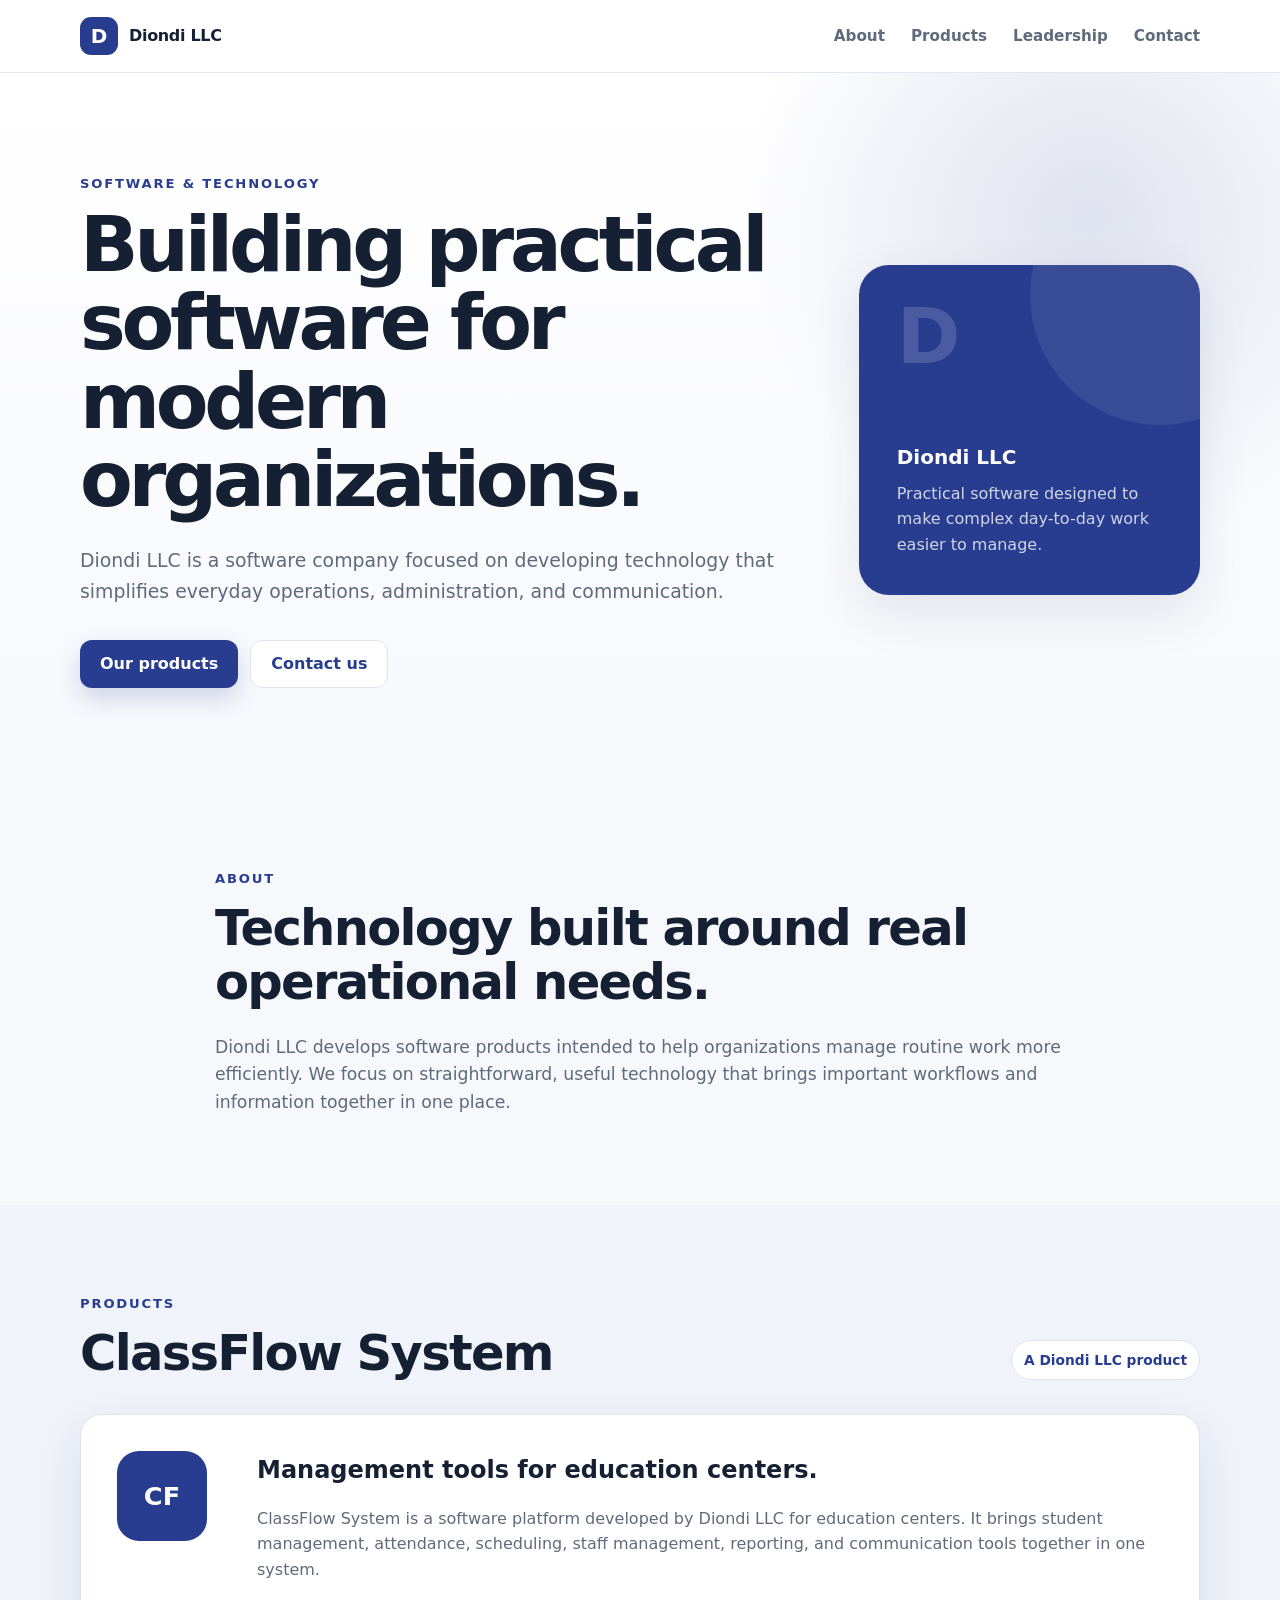
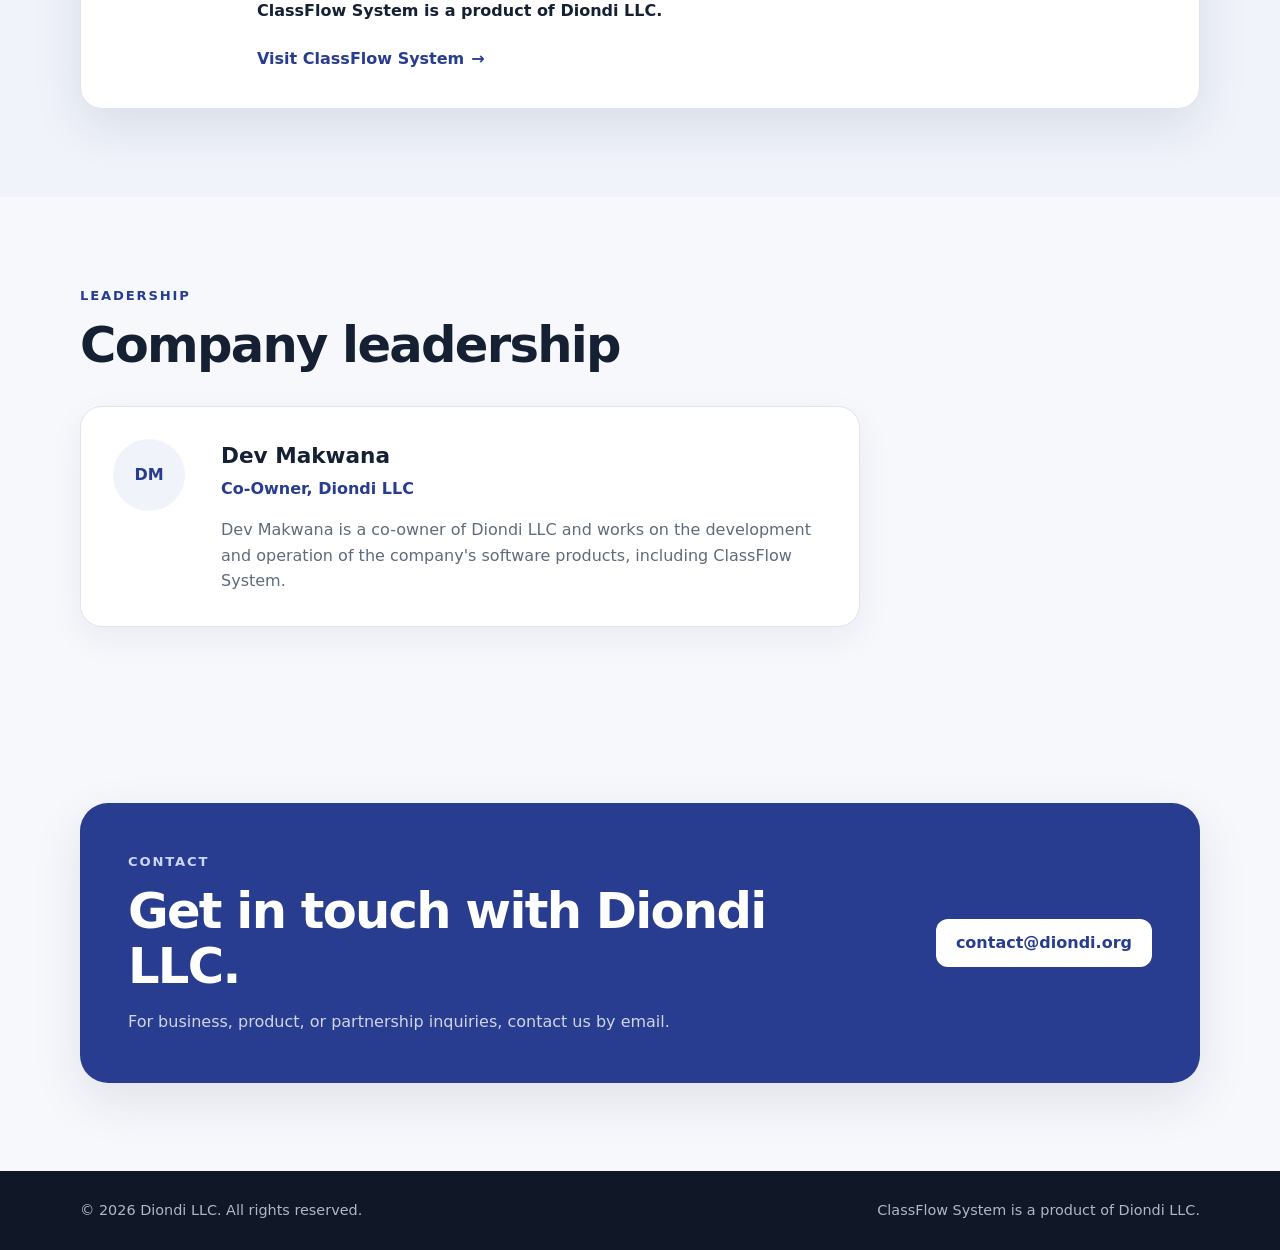
==== index.html @ 9ef36688 "Initial Commit" ====
<!DOCTYPE html>
<html lang="en">
<head>
  <meta charset="UTF-8" />
  <meta name="viewport" content="width=device-width, initial-scale=1.0" />

  <title>Diondi LLC | Software & Technology</title>
  <meta
    name="description"
    content="Diondi LLC develops practical software products, including ClassFlow System, a management platform for education centers."
  />
  <meta name="author" content="Diondi LLC" />

  <meta property="og:title" content="Diondi LLC | Software & Technology" />
  <meta
    property="og:description"
    content="Diondi LLC develops practical software products, including ClassFlow System."
  />
  <meta property="og:type" content="website" />
  <meta property="og:url" content="https://diondi.org/" />
  <meta property="og:image" content="https://diondi.org/social-preview.svg" />

  <link rel="canonical" href="https://diondi.org/" />
  <link rel="icon" href="favicon.svg" type="image/svg+xml" />
  <link rel="stylesheet" href="styles.css" />

  <script type="application/ld+json">
  {
    "@context": "https://schema.org",
    "@type": "Organization",
    "name": "Diondi LLC",
    "url": "https://diondi.org/",
    "email": "contact@diondi.org",
    "description": "Diondi LLC develops practical software products, including ClassFlow System."
  }
  </script>
</head>

<body>
  <header class="site-header">
    <div class="container nav-wrap">
      <a class="brand" href="#top" aria-label="Diondi LLC home">
        <span class="brand-mark" aria-hidden="true">D</span>
        <span>Diondi LLC</span>
      </a>

      <nav class="nav" aria-label="Main navigation">
        <a href="#about">About</a>
        <a href="#products">Products</a>
        <a href="#leadership">Leadership</a>
        <a href="#contact">Contact</a>
      </nav>
    </div>
  </header>

  <main id="top">
    <section class="hero">
      <div class="container hero-grid">
        <div class="hero-copy">
          <p class="eyebrow">Software & Technology</p>
          <h1>Building practical software for modern organizations.</h1>
          <p class="hero-text">
            Diondi LLC is a software company focused on developing technology
            that simplifies everyday operations, administration, and communication.
          </p>

          <div class="hero-actions">
            <a class="button button-primary" href="#products">Our products</a>
            <a class="button button-secondary" href="#contact">Contact us</a>
          </div>
        </div>

        <div class="hero-card" aria-label="Diondi LLC company summary">
          <div class="hero-card-mark">D</div>
          <p class="hero-card-label">Diondi LLC</p>
          <p class="hero-card-text">
            Practical software designed to make complex day-to-day work easier to manage.
          </p>
        </div>
      </div>
    </section>

    <section class="section" id="about">
      <div class="container narrow">
        <p class="section-label">About</p>
        <h2>Technology built around real operational needs.</h2>
        <p class="section-copy">
          Diondi LLC develops software products intended to help organizations
          manage routine work more efficiently. We focus on straightforward,
          useful technology that brings important workflows and information
          together in one place.
        </p>
      </div>
    </section>

    <section class="section section-alt" id="products">
      <div class="container">
        <div class="section-heading">
          <div>
            <p class="section-label">Products</p>
            <h2>ClassFlow System</h2>
          </div>
          <span class="product-badge">A Diondi LLC product</span>
        </div>

        <article class="product-card">
          <div class="product-icon" aria-hidden="true">CF</div>

          <div class="product-content">
            <h3>Management tools for education centers.</h3>
            <p>
              ClassFlow System is a software platform developed by Diondi LLC
              for education centers. It brings student management, attendance,
              scheduling, staff management, reporting, and communication tools
              together in one system.
            </p>
            <p class="ownership-statement">
              ClassFlow System is a product of Diondi LLC.
            </p>

            <a
              class="text-link"
              href="https://classflowsystem.com/"
              target="_blank"
              rel="noopener noreferrer"
            >
              Visit ClassFlow System <span aria-hidden="true">→</span>
            </a>
          </div>
        </article>
      </div>
    </section>

    <section class="section" id="leadership">
      <div class="container">
        <p class="section-label">Leadership</p>
        <h2>Company leadership</h2>

        <div class="leader-card">
          <div class="leader-avatar" aria-hidden="true">DM</div>
          <div>
            <h3>Dev Makwana</h3>
            <p class="leader-title">Co-Owner, Diondi LLC</p>
            <p>
              Dev Makwana is a co-owner of Diondi LLC and works on the
              development and operation of the company's software products,
              including ClassFlow System.
            </p>
          </div>
        </div>
      </div>
    </section>

    <section class="section contact-section" id="contact">
      <div class="container contact-card">
        <div>
          <p class="section-label section-label-light">Contact</p>
          <h2>Get in touch with Diondi LLC.</h2>
          <p>
            For business, product, or partnership inquiries, contact us by email.
          </p>
        </div>

        <a class="button button-light" href="mailto:contact@diondi.org">
          contact@diondi.org
        </a>
      </div>
    </section>
  </main>

  <footer class="site-footer">
    <div class="container footer-wrap">
      <p>© <span id="year">2026</span> Diondi LLC. All rights reserved.</p>
      <p>ClassFlow System is a product of Diondi LLC.</p>
    </div>
  </footer>

  <script>
    document.getElementById("year").textContent = new Date().getFullYear();
  </script>
</body>
</html>
---- styles.css ----
:root {
  --bg: #f7f8fc;
  --surface: #ffffff;
  --surface-alt: #f0f3fa;
  --text: #152033;
  --muted: #5f6b7a;
  --primary: #283d8f;
  --primary-dark: #1d2d6b;
  --accent: #f59e0b;
  --border: #dfe4ee;
  --shadow: 0 18px 50px rgba(24, 39, 75, 0.10);
  --radius: 22px;
  --container: 1120px;
}

* {
  box-sizing: border-box;
}

html {
  scroll-behavior: smooth;
  scroll-padding-top: 90px;
}

body {
  margin: 0;
  font-family: Inter, ui-sans-serif, system-ui, -apple-system, BlinkMacSystemFont,
    "Segoe UI", sans-serif;
  color: var(--text);
  background: var(--bg);
  line-height: 1.6;
}

a {
  color: inherit;
}

.container {
  width: min(calc(100% - 40px), var(--container));
  margin: 0 auto;
}

.narrow {
  max-width: 850px;
}

.site-header {
  position: sticky;
  top: 0;
  z-index: 50;
  background: rgba(255, 255, 255, 0.94);
  border-bottom: 1px solid rgba(223, 228, 238, 0.9);
  backdrop-filter: blur(12px);
}

.nav-wrap {
  min-height: 72px;
  display: flex;
  align-items: center;
  justify-content: space-between;
  gap: 24px;
}

.brand {
  display: inline-flex;
  align-items: center;
  gap: 11px;
  text-decoration: none;
  font-weight: 800;
  letter-spacing: -0.02em;
}

.brand-mark {
  width: 38px;
  height: 38px;
  display: grid;
  place-items: center;
  border-radius: 11px;
  background: var(--primary);
  color: #fff;
  font-size: 20px;
}

.nav {
  display: flex;
  align-items: center;
  gap: 26px;
}

.nav a {
  text-decoration: none;
  color: var(--muted);
  font-size: 0.95rem;
  font-weight: 650;
}

.nav a:hover,
.nav a:focus-visible {
  color: var(--primary);
}

.hero {
  padding: 100px 0 92px;
  background:
    radial-gradient(circle at 85% 20%, rgba(40, 61, 143, 0.14), transparent 28%),
    linear-gradient(180deg, #ffffff 0%, var(--bg) 100%);
}

.hero-grid {
  display: grid;
  grid-template-columns: minmax(0, 1.35fr) minmax(280px, 0.65fr);
  gap: 70px;
  align-items: center;
}

.eyebrow,
.section-label {
  margin: 0 0 12px;
  color: var(--primary);
  font-size: 0.82rem;
  font-weight: 800;
  letter-spacing: 0.14em;
  text-transform: uppercase;
}

.hero h1 {
  max-width: 800px;
  margin: 0;
  font-size: clamp(2.8rem, 6vw, 5rem);
  line-height: 1.02;
  letter-spacing: -0.055em;
}

.hero-text {
  max-width: 720px;
  margin: 26px 0 0;
  color: var(--muted);
  font-size: 1.18rem;
}

.hero-actions {
  display: flex;
  flex-wrap: wrap;
  gap: 12px;
  margin-top: 34px;
}

.button {
  display: inline-flex;
  align-items: center;
  justify-content: center;
  min-height: 48px;
  padding: 0 20px;
  border-radius: 12px;
  text-decoration: none;
  font-weight: 750;
  transition: transform 160ms ease, box-shadow 160ms ease, background 160ms ease;
}

.button:hover {
  transform: translateY(-1px);
}

.button-primary {
  background: var(--primary);
  color: #fff;
  box-shadow: 0 10px 25px rgba(40, 61, 143, 0.2);
}

.button-primary:hover {
  background: var(--primary-dark);
}

.button-secondary {
  background: #fff;
  color: var(--primary);
  border: 1px solid var(--border);
}

.hero-card {
  min-height: 330px;
  padding: 38px;
  display: flex;
  flex-direction: column;
  justify-content: flex-end;
  border-radius: 30px;
  background: var(--primary);
  color: #fff;
  box-shadow: var(--shadow);
  overflow: hidden;
  position: relative;
}

.hero-card::before {
  content: "";
  position: absolute;
  width: 260px;
  height: 260px;
  border-radius: 50%;
  right: -90px;
  top: -100px;
  background: rgba(255, 255, 255, 0.08);
}

.hero-card-mark {
  position: absolute;
  top: 34px;
  left: 38px;
  font-size: 4.8rem;
  line-height: 1;
  font-weight: 900;
  color: rgba(255, 255, 255, 0.16);
}

.hero-card-label {
  margin: 0 0 8px;
  font-weight: 800;
  font-size: 1.25rem;
}

.hero-card-text {
  margin: 0;
  color: rgba(255, 255, 255, 0.78);
}

.section {
  padding: 88px 0;
}

.section-alt {
  background: var(--surface-alt);
}

.section h2 {
  margin: 0;
  font-size: clamp(2rem, 4vw, 3.1rem);
  line-height: 1.1;
  letter-spacing: -0.035em;
}

.section-copy {
  margin: 24px 0 0;
  color: var(--muted);
  font-size: 1.08rem;
}

.section-heading {
  display: flex;
  align-items: flex-end;
  justify-content: space-between;
  gap: 24px;
  margin-bottom: 34px;
}

.product-badge {
  display: inline-flex;
  padding: 8px 12px;
  border-radius: 999px;
  background: #fff;
  border: 1px solid var(--border);
  color: var(--primary);
  font-size: 0.86rem;
  font-weight: 750;
  white-space: nowrap;
}

.product-card {
  display: grid;
  grid-template-columns: 110px 1fr;
  gap: 30px;
  padding: 36px;
  border: 1px solid var(--border);
  border-radius: var(--radius);
  background: var(--surface);
  box-shadow: var(--shadow);
}

.product-icon {
  width: 90px;
  height: 90px;
  display: grid;
  place-items: center;
  border-radius: 22px;
  background: var(--primary);
  color: #fff;
  font-weight: 900;
  font-size: 1.6rem;
}

.product-content h3 {
  margin: 0 0 12px;
  font-size: 1.5rem;
}

.product-content p {
  color: var(--muted);
}

.ownership-statement {
  font-weight: 800;
  color: var(--text) !important;
}

.text-link {
  display: inline-flex;
  gap: 7px;
  margin-top: 6px;
  color: var(--primary);
  font-weight: 800;
  text-decoration: none;
}

.text-link:hover {
  text-decoration: underline;
}

.leader-card {
  max-width: 780px;
  margin-top: 34px;
  padding: 32px;
  display: grid;
  grid-template-columns: 84px 1fr;
  gap: 24px;
  align-items: start;
  background: #fff;
  border: 1px solid var(--border);
  border-radius: var(--radius);
  box-shadow: 0 12px 35px rgba(24, 39, 75, 0.06);
}

.leader-avatar {
  width: 72px;
  height: 72px;
  display: grid;
  place-items: center;
  border-radius: 50%;
  background: var(--surface-alt);
  color: var(--primary);
  font-weight: 900;
}

.leader-card h3 {
  margin: 0;
  font-size: 1.35rem;
}

.leader-title {
  margin: 2px 0 12px;
  color: var(--primary);
  font-weight: 800;
}

.leader-card p:last-child {
  margin-bottom: 0;
  color: var(--muted);
}

.contact-section {
  background: var(--bg);
}

.contact-card {
  padding: 48px;
  display: flex;
  align-items: center;
  justify-content: space-between;
  gap: 30px;
  border-radius: 28px;
  background: var(--primary);
  color: #fff;
  box-shadow: var(--shadow);
}

.contact-card h2 {
  max-width: 650px;
}

.contact-card p:not(.section-label) {
  margin-bottom: 0;
  color: rgba(255, 255, 255, 0.78);
}

.section-label-light {
  color: #cdd6ff;
}

.button-light {
  flex: 0 0 auto;
  background: #fff;
  color: var(--primary);
}

.site-footer {
  padding: 28px 0;
  background: #101827;
  color: #aeb8c8;
}

.footer-wrap {
  display: flex;
  justify-content: space-between;
  gap: 24px;
  font-size: 0.9rem;
}

.footer-wrap p {
  margin: 0;
}

@media (max-width: 800px) {
  .nav {
    display: none;
  }

  .hero {
    padding: 72px 0;
  }

  .hero-grid {
    grid-template-columns: 1fr;
    gap: 36px;
  }

  .hero-card {
    min-height: 260px;
  }

  .section {
    padding: 70px 0;
  }

  .section-heading {
    align-items: flex-start;
    flex-direction: column;
  }

  .product-card {
    grid-template-columns: 1fr;
  }

  .leader-card {
    grid-template-columns: 1fr;
  }

  .contact-card {
    align-items: flex-start;
    flex-direction: column;
  }

  .footer-wrap {
    flex-direction: column;
  }
}

@media (max-width: 480px) {
  .container {
    width: min(calc(100% - 28px), var(--container));
  }

  .hero h1 {
    font-size: 2.65rem;
  }

  .hero-card,
  .product-card,
  .leader-card,
  .contact-card {
    padding: 26px;
  }

  .button {
    width: 100%;
  }
}
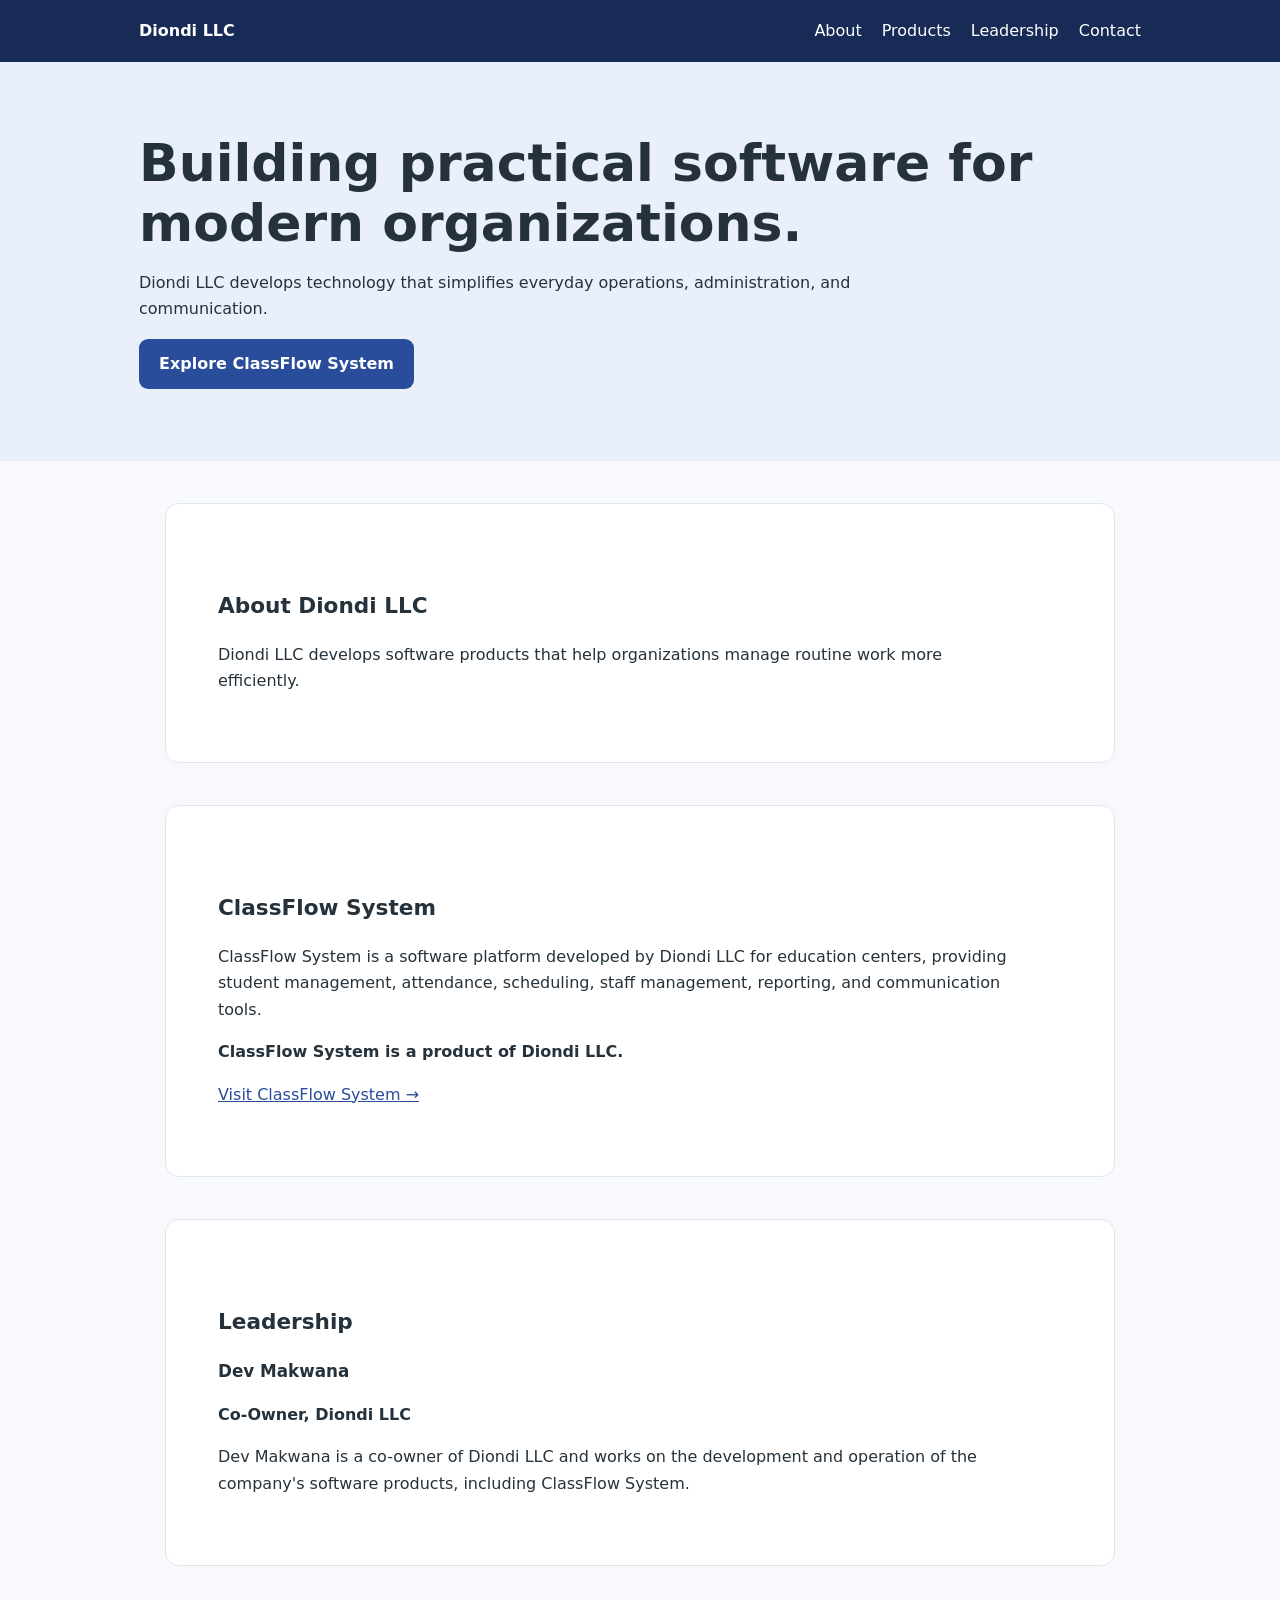
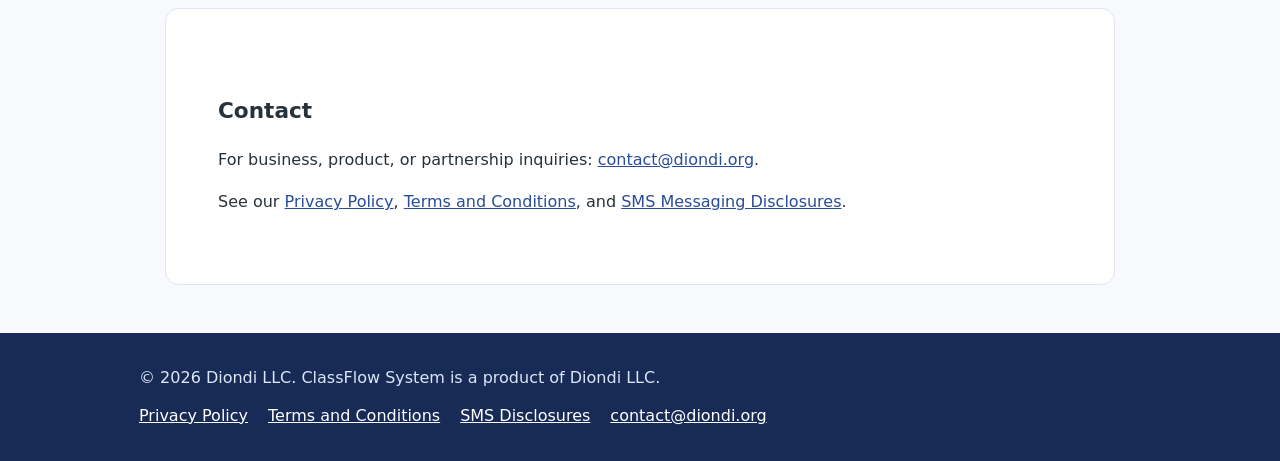
==== commit a2f5c48f: "added privacy policy and terms of service" ====
--- a/index.html
+++ b/index.html
@@ -1,182 +1 @@
-<!DOCTYPE html>
-<html lang="en">
-<head>
-  <meta charset="UTF-8" />
-  <meta name="viewport" content="width=device-width, initial-scale=1.0" />
-
-  <title>Diondi LLC | Software & Technology</title>
-  <meta
-    name="description"
-    content="Diondi LLC develops practical software products, including ClassFlow System, a management platform for education centers."
-  />
-  <meta name="author" content="Diondi LLC" />
-
-  <meta property="og:title" content="Diondi LLC | Software & Technology" />
-  <meta
-    property="og:description"
-    content="Diondi LLC develops practical software products, including ClassFlow System."
-  />
-  <meta property="og:type" content="website" />
-  <meta property="og:url" content="https://diondi.org/" />
-  <meta property="og:image" content="https://diondi.org/social-preview.svg" />
-
-  <link rel="canonical" href="https://diondi.org/" />
-  <link rel="icon" href="favicon.svg" type="image/svg+xml" />
-  <link rel="stylesheet" href="styles.css" />
-
-  <script type="application/ld+json">
-  {
-    "@context": "https://schema.org",
-    "@type": "Organization",
-    "name": "Diondi LLC",
-    "url": "https://diondi.org/",
-    "email": "contact@diondi.org",
-    "description": "Diondi LLC develops practical software products, including ClassFlow System."
-  }
-  </script>
-</head>
-
-<body>
-  <header class="site-header">
-    <div class="container nav-wrap">
-      <a class="brand" href="#top" aria-label="Diondi LLC home">
-        <span class="brand-mark" aria-hidden="true">D</span>
-        <span>Diondi LLC</span>
-      </a>
-
-      <nav class="nav" aria-label="Main navigation">
-        <a href="#about">About</a>
-        <a href="#products">Products</a>
-        <a href="#leadership">Leadership</a>
-        <a href="#contact">Contact</a>
-      </nav>
-    </div>
-  </header>
-
-  <main id="top">
-    <section class="hero">
-      <div class="container hero-grid">
-        <div class="hero-copy">
-          <p class="eyebrow">Software & Technology</p>
-          <h1>Building practical software for modern organizations.</h1>
-          <p class="hero-text">
-            Diondi LLC is a software company focused on developing technology
-            that simplifies everyday operations, administration, and communication.
-          </p>
-
-          <div class="hero-actions">
-            <a class="button button-primary" href="#products">Our products</a>
-            <a class="button button-secondary" href="#contact">Contact us</a>
-          </div>
-        </div>
-
-        <div class="hero-card" aria-label="Diondi LLC company summary">
-          <div class="hero-card-mark">D</div>
-          <p class="hero-card-label">Diondi LLC</p>
-          <p class="hero-card-text">
-            Practical software designed to make complex day-to-day work easier to manage.
-          </p>
-        </div>
-      </div>
-    </section>
-
-    <section class="section" id="about">
-      <div class="container narrow">
-        <p class="section-label">About</p>
-        <h2>Technology built around real operational needs.</h2>
-        <p class="section-copy">
-          Diondi LLC develops software products intended to help organizations
-          manage routine work more efficiently. We focus on straightforward,
-          useful technology that brings important workflows and information
-          together in one place.
-        </p>
-      </div>
-    </section>
-
-    <section class="section section-alt" id="products">
-      <div class="container">
-        <div class="section-heading">
-          <div>
-            <p class="section-label">Products</p>
-            <h2>ClassFlow System</h2>
-          </div>
-          <span class="product-badge">A Diondi LLC product</span>
-        </div>
-
-        <article class="product-card">
-          <div class="product-icon" aria-hidden="true">CF</div>
-
-          <div class="product-content">
-            <h3>Management tools for education centers.</h3>
-            <p>
-              ClassFlow System is a software platform developed by Diondi LLC
-              for education centers. It brings student management, attendance,
-              scheduling, staff management, reporting, and communication tools
-              together in one system.
-            </p>
-            <p class="ownership-statement">
-              ClassFlow System is a product of Diondi LLC.
-            </p>
-
-            <a
-              class="text-link"
-              href="https://classflowsystem.com/"
-              target="_blank"
-              rel="noopener noreferrer"
-            >
-              Visit ClassFlow System <span aria-hidden="true">→</span>
-            </a>
-          </div>
-        </article>
-      </div>
-    </section>
-
-    <section class="section" id="leadership">
-      <div class="container">
-        <p class="section-label">Leadership</p>
-        <h2>Company leadership</h2>
-
-        <div class="leader-card">
-          <div class="leader-avatar" aria-hidden="true">DM</div>
-          <div>
-            <h3>Dev Makwana</h3>
-            <p class="leader-title">Co-Owner, Diondi LLC</p>
-            <p>
-              Dev Makwana is a co-owner of Diondi LLC and works on the
-              development and operation of the company's software products,
-              including ClassFlow System.
-            </p>
-          </div>
-        </div>
-      </div>
-    </section>
-
-    <section class="section contact-section" id="contact">
-      <div class="container contact-card">
-        <div>
-          <p class="section-label section-label-light">Contact</p>
-          <h2>Get in touch with Diondi LLC.</h2>
-          <p>
-            For business, product, or partnership inquiries, contact us by email.
-          </p>
-        </div>
-
-        <a class="button button-light" href="mailto:contact@diondi.org">
-          contact@diondi.org
-        </a>
-      </div>
-    </section>
-  </main>
-
-  <footer class="site-footer">
-    <div class="container footer-wrap">
-      <p>© <span id="year">2026</span> Diondi LLC. All rights reserved.</p>
-      <p>ClassFlow System is a product of Diondi LLC.</p>
-    </div>
-  </footer>
-
-  <script>
-    document.getElementById("year").textContent = new Date().getFullYear();
-  </script>
-</body>
-</html>
+<!doctype html><html lang="en"><head><meta charset="utf-8"><meta name="viewport" content="width=device-width,initial-scale=1"><title>Diondi LLC | Software & Technology</title><meta name="description" content="Diondi LLC develops ClassFlow System, a software platform for education centers."><link rel="icon" href="/favicon.svg" type="image/svg+xml"><link rel="stylesheet" href="/styles.css"></head><body><header><div class="wrap"><nav><a href="/index.html"><strong>Diondi LLC</strong></a><div class="links"><a href="/index.html#about">About</a><a href="/index.html#products">Products</a><a href="/index.html#leadership">Leadership</a><a href="/index.html#contact">Contact</a></div></nav></div></header><section class="hero"><div class="wrap"><h1>Building practical software for modern organizations.</h1><p>Diondi LLC develops technology that simplifies everyday operations, administration, and communication.</p><a class="button" href="#products">Explore ClassFlow System</a></div></section><main class="wrap"><section class="content" id="about"><h2>About Diondi LLC</h2><p>Diondi LLC develops software products that help organizations manage routine work more efficiently.</p></section><section class="content" id="products"><h2>ClassFlow System</h2><p>ClassFlow System is a software platform developed by Diondi LLC for education centers, providing student management, attendance, scheduling, staff management, reporting, and communication tools.</p><p><strong>ClassFlow System is a product of Diondi LLC.</strong></p><p><a href="https://classflowsystem.com/">Visit ClassFlow System →</a></p></section><section class="content" id="leadership"><h2>Leadership</h2><h3>Dev Makwana</h3><p><strong>Co-Owner, Diondi LLC</strong></p><p>Dev Makwana is a co-owner of Diondi LLC and works on the development and operation of the company's software products, including ClassFlow System.</p></section><section class="content" id="contact"><h2>Contact</h2><p>For business, product, or partnership inquiries: <a href="mailto:contact@diondi.org">contact@diondi.org</a>.</p><p>See our <a href="/privacy.html">Privacy Policy</a>, <a href="/terms.html">Terms and Conditions</a>, and <a href="/sms.html">SMS Messaging Disclosures</a>.</p></section></main><footer><div class="wrap">© 2026 Diondi LLC. ClassFlow System is a product of Diondi LLC.<div class="footlinks"><a href="/privacy.html">Privacy Policy</a><a href="/terms.html">Terms and Conditions</a><a href="/sms.html">SMS Disclosures</a><a href="mailto:contact@diondi.org">contact@diondi.org</a></div></div></footer></body></html>
--- a/styles.css
+++ b/styles.css
@@ -1,474 +1 @@
-:root {
-  --bg: #f7f8fc;
-  --surface: #ffffff;
-  --surface-alt: #f0f3fa;
-  --text: #152033;
-  --muted: #5f6b7a;
-  --primary: #283d8f;
-  --primary-dark: #1d2d6b;
-  --accent: #f59e0b;
-  --border: #dfe4ee;
-  --shadow: 0 18px 50px rgba(24, 39, 75, 0.10);
-  --radius: 22px;
-  --container: 1120px;
-}
-
-* {
-  box-sizing: border-box;
-}
-
-html {
-  scroll-behavior: smooth;
-  scroll-padding-top: 90px;
-}
-
-body {
-  margin: 0;
-  font-family: Inter, ui-sans-serif, system-ui, -apple-system, BlinkMacSystemFont,
-    "Segoe UI", sans-serif;
-  color: var(--text);
-  background: var(--bg);
-  line-height: 1.6;
-}
-
-a {
-  color: inherit;
-}
-
-.container {
-  width: min(calc(100% - 40px), var(--container));
-  margin: 0 auto;
-}
-
-.narrow {
-  max-width: 850px;
-}
-
-.site-header {
-  position: sticky;
-  top: 0;
-  z-index: 50;
-  background: rgba(255, 255, 255, 0.94);
-  border-bottom: 1px solid rgba(223, 228, 238, 0.9);
-  backdrop-filter: blur(12px);
-}
-
-.nav-wrap {
-  min-height: 72px;
-  display: flex;
-  align-items: center;
-  justify-content: space-between;
-  gap: 24px;
-}
-
-.brand {
-  display: inline-flex;
-  align-items: center;
-  gap: 11px;
-  text-decoration: none;
-  font-weight: 800;
-  letter-spacing: -0.02em;
-}
-
-.brand-mark {
-  width: 38px;
-  height: 38px;
-  display: grid;
-  place-items: center;
-  border-radius: 11px;
-  background: var(--primary);
-  color: #fff;
-  font-size: 20px;
-}
-
-.nav {
-  display: flex;
-  align-items: center;
-  gap: 26px;
-}
-
-.nav a {
-  text-decoration: none;
-  color: var(--muted);
-  font-size: 0.95rem;
-  font-weight: 650;
-}
-
-.nav a:hover,
-.nav a:focus-visible {
-  color: var(--primary);
-}
-
-.hero {
-  padding: 100px 0 92px;
-  background:
-    radial-gradient(circle at 85% 20%, rgba(40, 61, 143, 0.14), transparent 28%),
-    linear-gradient(180deg, #ffffff 0%, var(--bg) 100%);
-}
-
-.hero-grid {
-  display: grid;
-  grid-template-columns: minmax(0, 1.35fr) minmax(280px, 0.65fr);
-  gap: 70px;
-  align-items: center;
-}
-
-.eyebrow,
-.section-label {
-  margin: 0 0 12px;
-  color: var(--primary);
-  font-size: 0.82rem;
-  font-weight: 800;
-  letter-spacing: 0.14em;
-  text-transform: uppercase;
-}
-
-.hero h1 {
-  max-width: 800px;
-  margin: 0;
-  font-size: clamp(2.8rem, 6vw, 5rem);
-  line-height: 1.02;
-  letter-spacing: -0.055em;
-}
-
-.hero-text {
-  max-width: 720px;
-  margin: 26px 0 0;
-  color: var(--muted);
-  font-size: 1.18rem;
-}
-
-.hero-actions {
-  display: flex;
-  flex-wrap: wrap;
-  gap: 12px;
-  margin-top: 34px;
-}
-
-.button {
-  display: inline-flex;
-  align-items: center;
-  justify-content: center;
-  min-height: 48px;
-  padding: 0 20px;
-  border-radius: 12px;
-  text-decoration: none;
-  font-weight: 750;
-  transition: transform 160ms ease, box-shadow 160ms ease, background 160ms ease;
-}
-
-.button:hover {
-  transform: translateY(-1px);
-}
-
-.button-primary {
-  background: var(--primary);
-  color: #fff;
-  box-shadow: 0 10px 25px rgba(40, 61, 143, 0.2);
-}
-
-.button-primary:hover {
-  background: var(--primary-dark);
-}
-
-.button-secondary {
-  background: #fff;
-  color: var(--primary);
-  border: 1px solid var(--border);
-}
-
-.hero-card {
-  min-height: 330px;
-  padding: 38px;
-  display: flex;
-  flex-direction: column;
-  justify-content: flex-end;
-  border-radius: 30px;
-  background: var(--primary);
-  color: #fff;
-  box-shadow: var(--shadow);
-  overflow: hidden;
-  position: relative;
-}
-
-.hero-card::before {
-  content: "";
-  position: absolute;
-  width: 260px;
-  height: 260px;
-  border-radius: 50%;
-  right: -90px;
-  top: -100px;
-  background: rgba(255, 255, 255, 0.08);
-}
-
-.hero-card-mark {
-  position: absolute;
-  top: 34px;
-  left: 38px;
-  font-size: 4.8rem;
-  line-height: 1;
-  font-weight: 900;
-  color: rgba(255, 255, 255, 0.16);
-}
-
-.hero-card-label {
-  margin: 0 0 8px;
-  font-weight: 800;
-  font-size: 1.25rem;
-}
-
-.hero-card-text {
-  margin: 0;
-  color: rgba(255, 255, 255, 0.78);
-}
-
-.section {
-  padding: 88px 0;
-}
-
-.section-alt {
-  background: var(--surface-alt);
-}
-
-.section h2 {
-  margin: 0;
-  font-size: clamp(2rem, 4vw, 3.1rem);
-  line-height: 1.1;
-  letter-spacing: -0.035em;
-}
-
-.section-copy {
-  margin: 24px 0 0;
-  color: var(--muted);
-  font-size: 1.08rem;
-}
-
-.section-heading {
-  display: flex;
-  align-items: flex-end;
-  justify-content: space-between;
-  gap: 24px;
-  margin-bottom: 34px;
-}
-
-.product-badge {
-  display: inline-flex;
-  padding: 8px 12px;
-  border-radius: 999px;
-  background: #fff;
-  border: 1px solid var(--border);
-  color: var(--primary);
-  font-size: 0.86rem;
-  font-weight: 750;
-  white-space: nowrap;
-}
-
-.product-card {
-  display: grid;
-  grid-template-columns: 110px 1fr;
-  gap: 30px;
-  padding: 36px;
-  border: 1px solid var(--border);
-  border-radius: var(--radius);
-  background: var(--surface);
-  box-shadow: var(--shadow);
-}
-
-.product-icon {
-  width: 90px;
-  height: 90px;
-  display: grid;
-  place-items: center;
-  border-radius: 22px;
-  background: var(--primary);
-  color: #fff;
-  font-weight: 900;
-  font-size: 1.6rem;
-}
-
-.product-content h3 {
-  margin: 0 0 12px;
-  font-size: 1.5rem;
-}
-
-.product-content p {
-  color: var(--muted);
-}
-
-.ownership-statement {
-  font-weight: 800;
-  color: var(--text) !important;
-}
-
-.text-link {
-  display: inline-flex;
-  gap: 7px;
-  margin-top: 6px;
-  color: var(--primary);
-  font-weight: 800;
-  text-decoration: none;
-}
-
-.text-link:hover {
-  text-decoration: underline;
-}
-
-.leader-card {
-  max-width: 780px;
-  margin-top: 34px;
-  padding: 32px;
-  display: grid;
-  grid-template-columns: 84px 1fr;
-  gap: 24px;
-  align-items: start;
-  background: #fff;
-  border: 1px solid var(--border);
-  border-radius: var(--radius);
-  box-shadow: 0 12px 35px rgba(24, 39, 75, 0.06);
-}
-
-.leader-avatar {
-  width: 72px;
-  height: 72px;
-  display: grid;
-  place-items: center;
-  border-radius: 50%;
-  background: var(--surface-alt);
-  color: var(--primary);
-  font-weight: 900;
-}
-
-.leader-card h3 {
-  margin: 0;
-  font-size: 1.35rem;
-}
-
-.leader-title {
-  margin: 2px 0 12px;
-  color: var(--primary);
-  font-weight: 800;
-}
-
-.leader-card p:last-child {
-  margin-bottom: 0;
-  color: var(--muted);
-}
-
-.contact-section {
-  background: var(--bg);
-}
-
-.contact-card {
-  padding: 48px;
-  display: flex;
-  align-items: center;
-  justify-content: space-between;
-  gap: 30px;
-  border-radius: 28px;
-  background: var(--primary);
-  color: #fff;
-  box-shadow: var(--shadow);
-}
-
-.contact-card h2 {
-  max-width: 650px;
-}
-
-.contact-card p:not(.section-label) {
-  margin-bottom: 0;
-  color: rgba(255, 255, 255, 0.78);
-}
-
-.section-label-light {
-  color: #cdd6ff;
-}
-
-.button-light {
-  flex: 0 0 auto;
-  background: #fff;
-  color: var(--primary);
-}
-
-.site-footer {
-  padding: 28px 0;
-  background: #101827;
-  color: #aeb8c8;
-}
-
-.footer-wrap {
-  display: flex;
-  justify-content: space-between;
-  gap: 24px;
-  font-size: 0.9rem;
-}
-
-.footer-wrap p {
-  margin: 0;
-}
-
-@media (max-width: 800px) {
-  .nav {
-    display: none;
-  }
-
-  .hero {
-    padding: 72px 0;
-  }
-
-  .hero-grid {
-    grid-template-columns: 1fr;
-    gap: 36px;
-  }
-
-  .hero-card {
-    min-height: 260px;
-  }
-
-  .section {
-    padding: 70px 0;
-  }
-
-  .section-heading {
-    align-items: flex-start;
-    flex-direction: column;
-  }
-
-  .product-card {
-    grid-template-columns: 1fr;
-  }
-
-  .leader-card {
-    grid-template-columns: 1fr;
-  }
-
-  .contact-card {
-    align-items: flex-start;
-    flex-direction: column;
-  }
-
-  .footer-wrap {
-    flex-direction: column;
-  }
-}
-
-@media (max-width: 480px) {
-  .container {
-    width: min(calc(100% - 28px), var(--container));
-  }
-
-  .hero h1 {
-    font-size: 2.65rem;
-  }
-
-  .hero-card,
-  .product-card,
-  .leader-card,
-  .contact-card {
-    padding: 26px;
-  }
-
-  .button {
-    width: 100%;
-  }
-}
+*{box-sizing:border-box}body{margin:0;font-family:system-ui,-apple-system,Segoe UI,sans-serif;color:#26323b;background:#f7f9fc;line-height:1.65}a{color:#294c9b}.wrap{max-width:1050px;margin:auto;padding:0 24px}header{background:#172b56;color:white;padding:18px 0}header a{color:white;text-decoration:none}nav{display:flex;justify-content:space-between;gap:16px;flex-wrap:wrap}nav .links{display:flex;gap:20px;flex-wrap:wrap}.hero{padding:72px 0;background:#eaf0fa}.hero h1{font-size:clamp(32px,5vw,52px);line-height:1.15;margin:0 0 15px}.hero p{max-width:730px}.content{background:white;border:1px solid #dfe6ee;border-radius:14px;margin:42px auto;padding:clamp(24px,5vw,52px);max-width:950px}h1{line-height:1.2}h2{font-size:1.35rem;margin-top:32px}h3{font-size:1.05rem}p,li{max-width:78ch}li{margin:8px 0}.muted{color:#64748b}.button{display:inline-block;background:#294c9b;color:white;padding:12px 20px;border-radius:9px;text-decoration:none;font-weight:650}footer{background:#172b56;color:#dbe6f7;padding:32px 0;margin-top:48px}footer a{color:white}.footlinks{display:flex;gap:20px;flex-wrap:wrap;margin-top:12px}.notice{border-left:4px solid #294c9b;background:#eef3fd;padding:14px 18px;margin:20px 0}
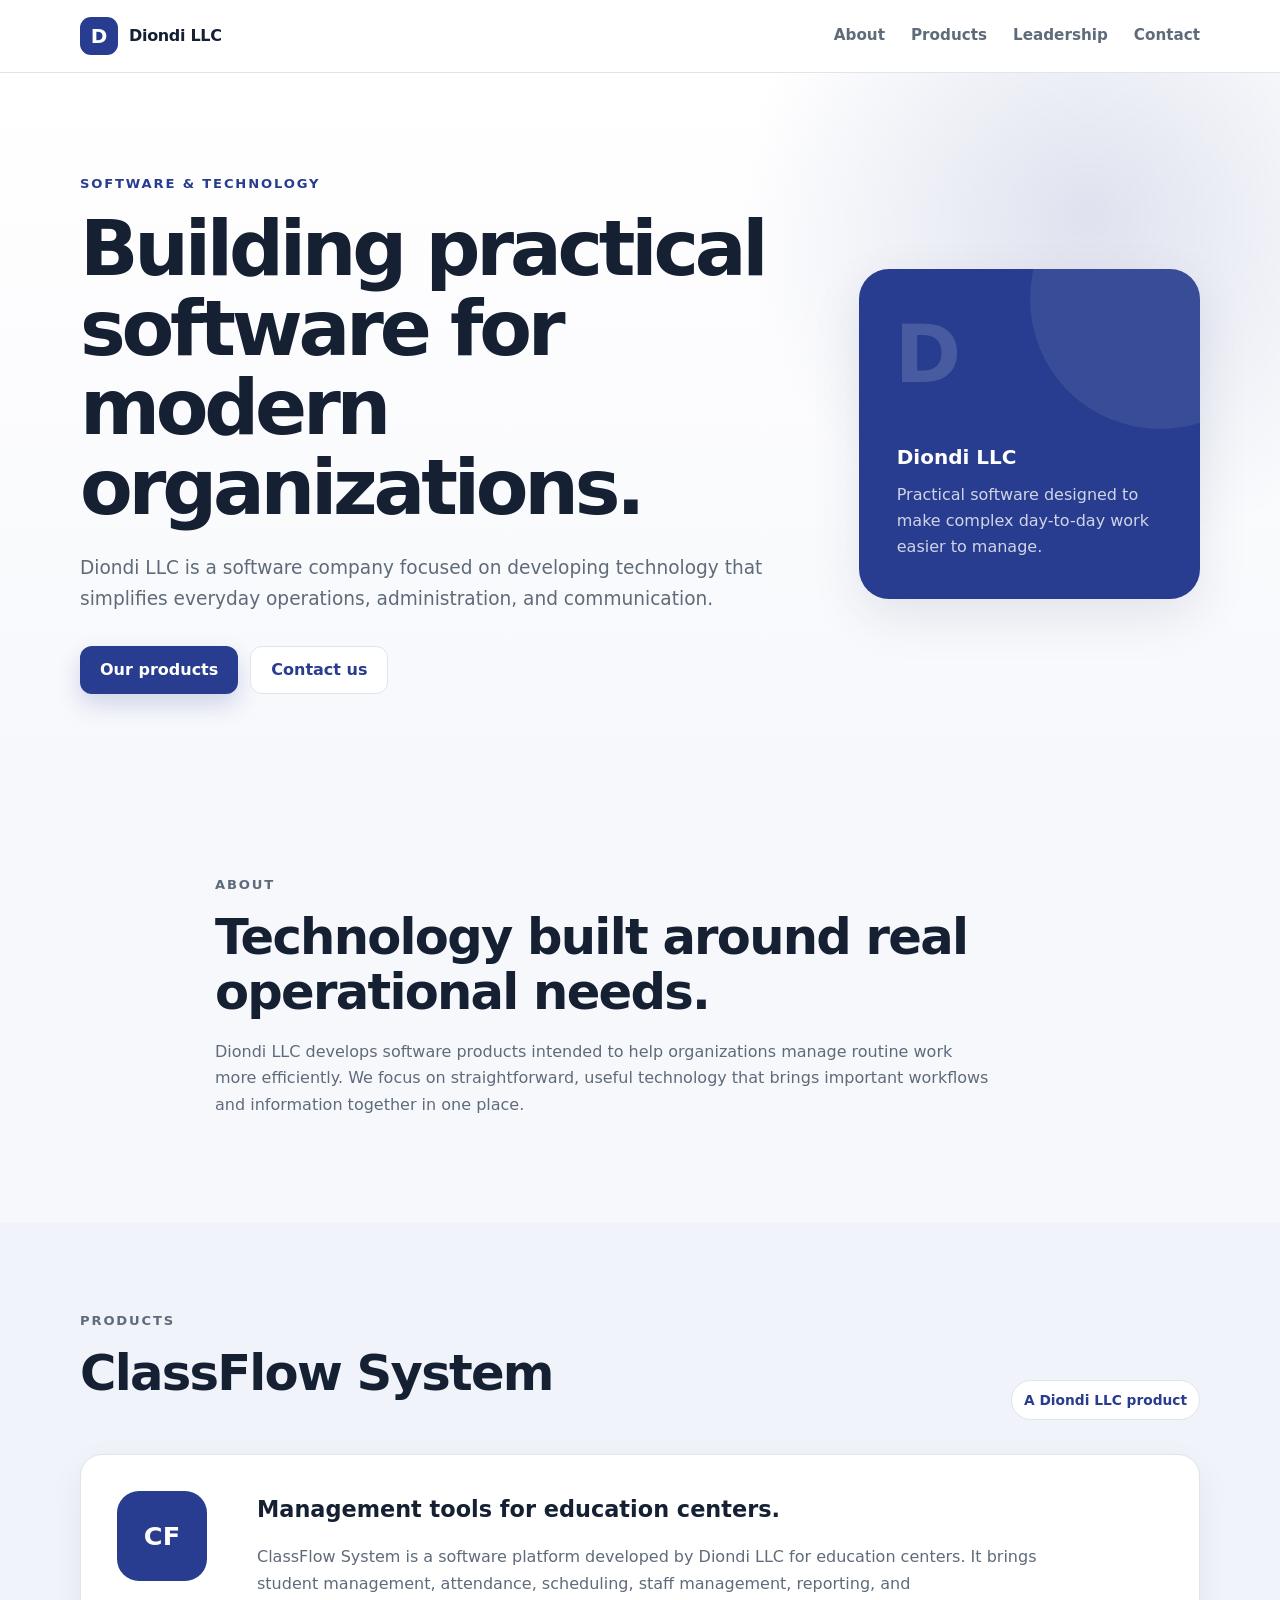
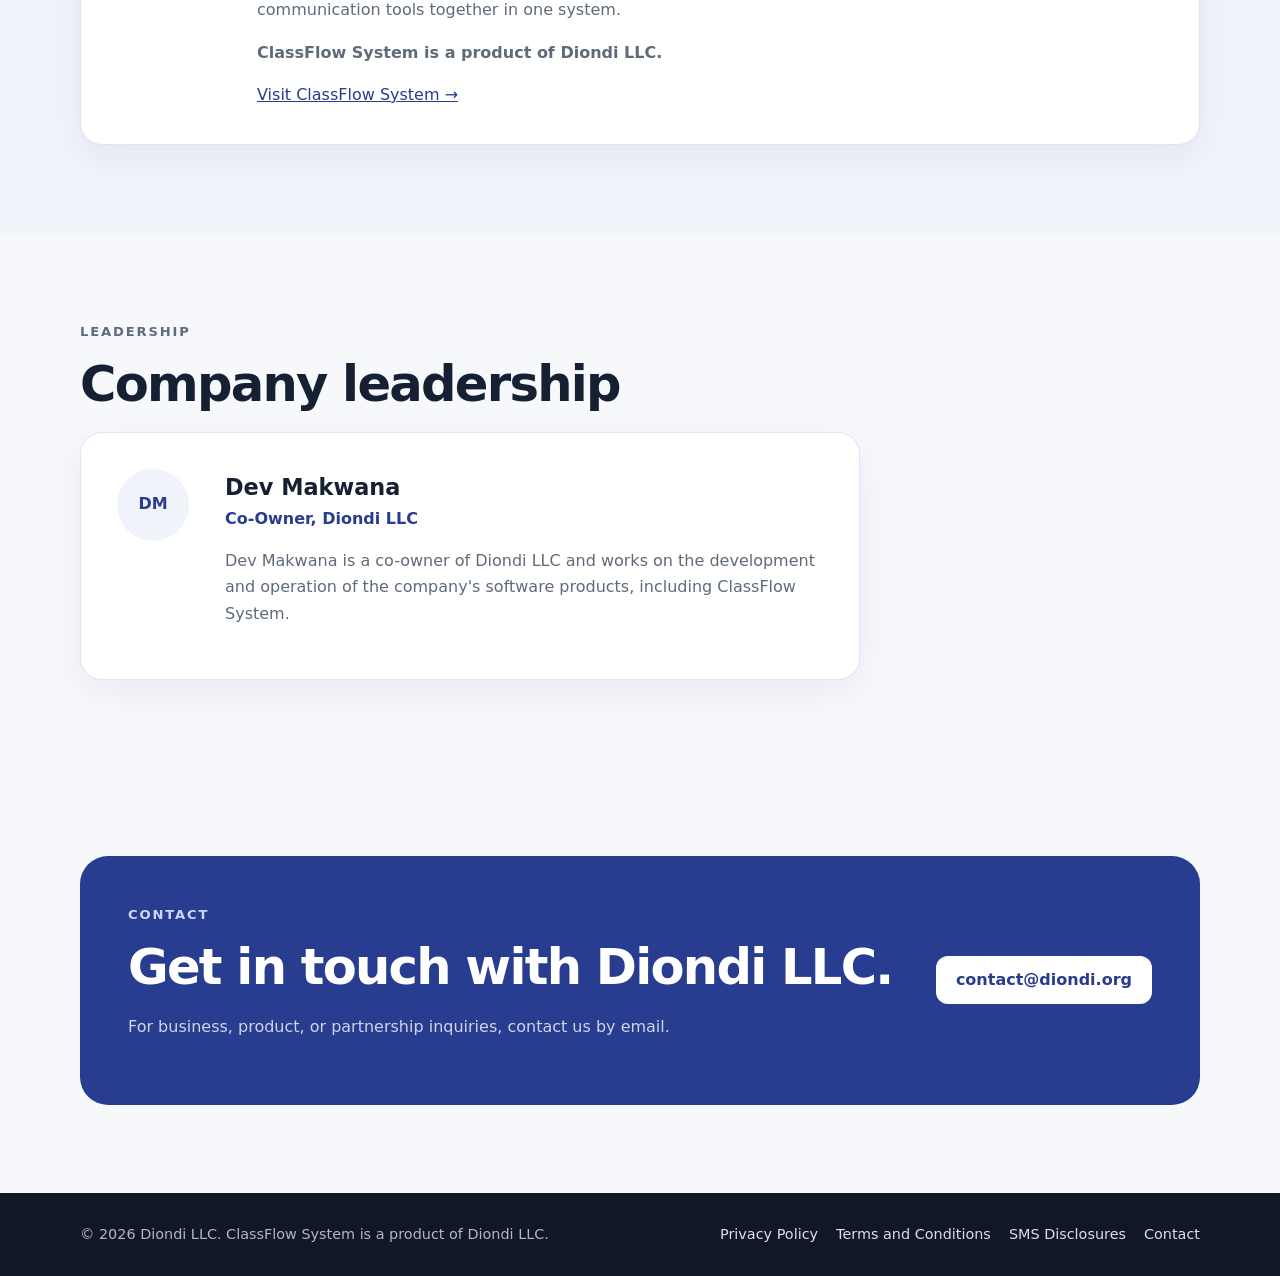
==== commit fa56139e: "updated" ====
--- a/index.html
+++ b/index.html
@@ -1 +1 @@
-<!doctype html><html lang="en"><head><meta charset="utf-8"><meta name="viewport" content="width=device-width,initial-scale=1"><title>Diondi LLC | Software & Technology</title><meta name="description" content="Diondi LLC develops ClassFlow System, a software platform for education centers."><link rel="icon" href="/favicon.svg" type="image/svg+xml"><link rel="stylesheet" href="/styles.css"></head><body><header><div class="wrap"><nav><a href="/index.html"><strong>Diondi LLC</strong></a><div class="links"><a href="/index.html#about">About</a><a href="/index.html#products">Products</a><a href="/index.html#leadership">Leadership</a><a href="/index.html#contact">Contact</a></div></nav></div></header><section class="hero"><div class="wrap"><h1>Building practical software for modern organizations.</h1><p>Diondi LLC develops technology that simplifies everyday operations, administration, and communication.</p><a class="button" href="#products">Explore ClassFlow System</a></div></section><main class="wrap"><section class="content" id="about"><h2>About Diondi LLC</h2><p>Diondi LLC develops software products that help organizations manage routine work more efficiently.</p></section><section class="content" id="products"><h2>ClassFlow System</h2><p>ClassFlow System is a software platform developed by Diondi LLC for education centers, providing student management, attendance, scheduling, staff management, reporting, and communication tools.</p><p><strong>ClassFlow System is a product of Diondi LLC.</strong></p><p><a href="https://classflowsystem.com/">Visit ClassFlow System →</a></p></section><section class="content" id="leadership"><h2>Leadership</h2><h3>Dev Makwana</h3><p><strong>Co-Owner, Diondi LLC</strong></p><p>Dev Makwana is a co-owner of Diondi LLC and works on the development and operation of the company's software products, including ClassFlow System.</p></section><section class="content" id="contact"><h2>Contact</h2><p>For business, product, or partnership inquiries: <a href="mailto:contact@diondi.org">contact@diondi.org</a>.</p><p>See our <a href="/privacy.html">Privacy Policy</a>, <a href="/terms.html">Terms and Conditions</a>, and <a href="/sms.html">SMS Messaging Disclosures</a>.</p></section></main><footer><div class="wrap">© 2026 Diondi LLC. ClassFlow System is a product of Diondi LLC.<div class="footlinks"><a href="/privacy.html">Privacy Policy</a><a href="/terms.html">Terms and Conditions</a><a href="/sms.html">SMS Disclosures</a><a href="mailto:contact@diondi.org">contact@diondi.org</a></div></div></footer></body></html>+<!doctype html><html lang="en"><head><meta charset="utf-8"><meta name="viewport" content="width=device-width,initial-scale=1"><title>Diondi LLC | Software &amp; Technology</title><meta name="description" content="Diondi LLC develops practical software products including ClassFlow System."><link rel="icon" href="/favicon.svg" type="image/svg+xml"><link rel="stylesheet" href="/styles.css"></head><body><header><div class="wrap"><nav><a class="brand" href="/index.html"><span class="brand-mark">D</span><span>Diondi LLC</span></a><div class="links"><a href="/index.html#about">About</a><a href="/index.html#products">Products</a><a href="/index.html#leadership">Leadership</a><a href="/index.html#contact">Contact</a></div></nav></div></header><section class="hero"><div class="wrap hero-grid"><div class="hero-copy"><p class="eyebrow">Software &amp; Technology</p><h1>Building practical software for modern organizations.</h1><p>Diondi LLC is a software company focused on developing technology that simplifies everyday operations, administration, and communication.</p><div class="actions"><a class="button primary" href="#products">Our products</a><a class="button secondary" href="#contact">Contact us</a></div></div><div class="hero-card"><span class="big-d">D</span><strong>Diondi LLC</strong><p>Practical software designed to make complex day-to-day work easier to manage.</p></div></div></section><main><section class="section" id="about"><div class="wrap narrow"><p class="eyebrow">About</p><h2>Technology built around real operational needs.</h2><p>Diondi LLC develops software products intended to help organizations manage routine work more efficiently. We focus on straightforward, useful technology that brings important workflows and information together in one place.</p></div></section><section class="section alt" id="products"><div class="wrap"><div class="section-heading"><div><p class="eyebrow">Products</p><h2>ClassFlow System</h2></div><span class="pill">A Diondi LLC product</span></div><div class="product-card"><div class="product-icon">CF</div><div><h3>Management tools for education centers.</h3><p>ClassFlow System is a software platform developed by Diondi LLC for education centers. It brings student management, attendance, scheduling, staff management, reporting, and communication tools together in one system.</p><p><strong>ClassFlow System is a product of Diondi LLC.</strong></p><a href="https://classflowsystem.com/">Visit ClassFlow System →</a></div></div></div></section><section class="section" id="leadership"><div class="wrap"><p class="eyebrow">Leadership</p><h2>Company leadership</h2><div class="leader-card"><div class="avatar">DM</div><div><h3>Dev Makwana</h3><p class="leader-title">Co-Owner, Diondi LLC</p><p>Dev Makwana is a co-owner of Diondi LLC and works on the development and operation of the company's software products, including ClassFlow System.</p></div></div></div></section><section class="section" id="contact"><div class="wrap"><div class="contact-panel"><div><p class="eyebrow" style="color:#cdd6ff">Contact</p><h2>Get in touch with Diondi LLC.</h2><p>For business, product, or partnership inquiries, contact us by email.</p></div><a class="button" href="mailto:contact@diondi.org">contact@diondi.org</a></div></div></section></main><footer><div class="wrap footer-inner"><p>© 2026 Diondi LLC. ClassFlow System is a product of Diondi LLC.</p><div class="footlinks"><a href="/privacy.html">Privacy Policy</a><a href="/terms.html">Terms and Conditions</a><a href="/sms.html">SMS Disclosures</a><a href="mailto:contact@diondi.org">Contact</a></div></div></footer></body></html>
--- a/styles.css
+++ b/styles.css
@@ -1 +1 @@
-*{box-sizing:border-box}body{margin:0;font-family:system-ui,-apple-system,Segoe UI,sans-serif;color:#26323b;background:#f7f9fc;line-height:1.65}a{color:#294c9b}.wrap{max-width:1050px;margin:auto;padding:0 24px}header{background:#172b56;color:white;padding:18px 0}header a{color:white;text-decoration:none}nav{display:flex;justify-content:space-between;gap:16px;flex-wrap:wrap}nav .links{display:flex;gap:20px;flex-wrap:wrap}.hero{padding:72px 0;background:#eaf0fa}.hero h1{font-size:clamp(32px,5vw,52px);line-height:1.15;margin:0 0 15px}.hero p{max-width:730px}.content{background:white;border:1px solid #dfe6ee;border-radius:14px;margin:42px auto;padding:clamp(24px,5vw,52px);max-width:950px}h1{line-height:1.2}h2{font-size:1.35rem;margin-top:32px}h3{font-size:1.05rem}p,li{max-width:78ch}li{margin:8px 0}.muted{color:#64748b}.button{display:inline-block;background:#294c9b;color:white;padding:12px 20px;border-radius:9px;text-decoration:none;font-weight:650}footer{background:#172b56;color:#dbe6f7;padding:32px 0;margin-top:48px}footer a{color:white}.footlinks{display:flex;gap:20px;flex-wrap:wrap;margin-top:12px}.notice{border-left:4px solid #294c9b;background:#eef3fd;padding:14px 18px;margin:20px 0}+*{box-sizing:border-box}html{scroll-behavior:smooth;scroll-padding-top:85px}body{margin:0;font-family:Inter,ui-sans-serif,system-ui,-apple-system,"Segoe UI",sans-serif;color:#152033;background:#f7f8fc;line-height:1.65}a{color:#283d8f}.wrap{width:min(calc(100% - 40px),1120px);margin:0 auto}header{position:sticky;top:0;z-index:5;background:rgba(255,255,255,.96);border-bottom:1px solid #dfe4ee;backdrop-filter:blur(12px)}nav{min-height:72px;display:flex;justify-content:space-between;align-items:center;gap:20px}header a{text-decoration:none;color:#152033}.brand{display:flex;align-items:center;gap:11px;font-weight:800;letter-spacing:-.02em}.brand-mark{display:grid;place-items:center;width:38px;height:38px;background:#283d8f;color:#fff;border-radius:11px;font-size:20px}.links{display:flex;gap:26px;flex-wrap:wrap}.links a{font-weight:650;font-size:.95rem;color:#5f6b7a}.links a:hover{color:#283d8f}.hero{padding:100px 0 92px;background:radial-gradient(circle at 85% 20%,rgba(40,61,143,.14),transparent 28%),linear-gradient(#fff,#f7f8fc)}.hero-grid{display:grid;grid-template-columns:minmax(0,1.35fr) minmax(280px,.65fr);align-items:center;gap:70px}.eyebrow{color:#283d8f;font-size:.82rem;font-weight:800;letter-spacing:.14em;text-transform:uppercase;margin:0 0 14px}.hero h1{font-size:clamp(2.8rem,6vw,5rem);line-height:1.04;letter-spacing:-.055em;margin:0}.hero-copy>p:not(.eyebrow){font-size:1.16rem;color:#5f6b7a;max-width:690px;margin:25px 0}.actions{display:flex;gap:12px;flex-wrap:wrap;margin-top:32px}.button{display:inline-flex;align-items:center;justify-content:center;min-height:48px;padding:0 20px;border-radius:12px;font-weight:750;text-decoration:none}.primary{background:#283d8f;color:white;box-shadow:0 10px 25px #283d8f33}.secondary{background:white;border:1px solid #dfe4ee}.hero-card{position:relative;overflow:hidden;min-height:330px;border-radius:30px;background:#283d8f;color:#fff;padding:38px;display:flex;flex-direction:column;justify-content:flex-end;box-shadow:0 18px 50px #18274b1a}.hero-card:before{content:'';position:absolute;right:-90px;top:-100px;width:260px;height:260px;border-radius:50%;background:#ffffff14}.hero-card .big-d{position:absolute;top:20px;left:36px;font-size:80px;font-weight:900;color:#ffffff28}.hero-card strong{font-size:1.25rem}.hero-card p{color:#ffffffc7;margin:8px 0 0}.section{padding:88px 0}.section.alt{background:#f0f3fa}.section h2{font-size:clamp(2rem,4vw,3.1rem);line-height:1.1;letter-spacing:-.035em;margin:0 0 20px}.section p{color:#5f6b7a;max-width:780px}.narrow{max-width:850px}.section-heading{display:flex;align-items:end;justify-content:space-between;gap:24px;margin-bottom:34px}.pill{border:1px solid #dfe4ee;border-radius:30px;background:white;padding:8px 12px;color:#283d8f;font-size:.86rem;font-weight:750}.product-card,.leader-card{background:white;border:1px solid #dfe4ee;border-radius:22px;box-shadow:0 12px 35px #18274b0f;padding:36px}.product-card{display:grid;grid-template-columns:110px 1fr;gap:30px}.product-icon{display:grid;place-items:center;width:90px;height:90px;border-radius:22px;background:#283d8f;color:#fff;font-weight:900;font-size:1.6rem}.product-card h3,.leader-card h3{margin:0;font-size:1.4rem}.leader-card{max-width:780px;display:grid;grid-template-columns:84px 1fr;gap:24px}.avatar{display:grid;place-items:center;width:72px;height:72px;border-radius:50%;background:#f0f3fa;color:#283d8f;font-weight:900}.leader-title{font-weight:800;color:#283d8f!important;margin:0}.contact-panel{background:#283d8f;border-radius:28px;padding:48px;color:white;display:flex;align-items:center;justify-content:space-between;gap:24px}.contact-panel h2{color:white}.contact-panel p{color:#ffffffc7}.contact-panel .button{background:white;white-space:nowrap}.content{max-width:950px;margin:52px auto 88px;background:white;border:1px solid #dfe4ee;border-radius:22px;padding:clamp(26px,5vw,60px);box-shadow:0 12px 35px #18274b0b}.content h1{font-size:clamp(2.2rem,5vw,3.5rem);line-height:1.12;letter-spacing:-.04em;margin:0 0 12px}.content h2{font-size:1.45rem;margin:36px 0 12px;line-height:1.25;color:#152033}.content h3{font-size:1.1rem;margin:24px 0 10px}.content p,.content li{color:#475569}.content li{margin:8px 0}.content .muted{color:#64748b;margin:0 0 30px}.content strong{color:#152033}.content a{font-weight:650}.policy-intro{background:linear-gradient(130deg,#eef2fc,#f8faff);border:1px solid #dfe4ee;border-radius:16px;padding:22px 25px;margin:26px 0}.policy-intro p{margin:0}.policy-links{display:flex;flex-wrap:wrap;gap:12px;margin-top:30px}.policy-links a{display:inline-block;padding:10px 15px;border:1px solid #dfe4ee;border-radius:10px;text-decoration:none}.notice{background:#f0f3fa;border-left:4px solid #283d8f;padding:16px 20px;border-radius:0 12px 12px 0}footer{background:#101827;color:#aeb8c8;padding:30px 0}.footer-inner{display:flex;justify-content:space-between;align-items:center;flex-wrap:wrap;gap:16px;font-size:.9rem}.footer-inner p{margin:0}.footlinks{display:flex;gap:18px;flex-wrap:wrap}.footlinks a{color:#d8e0ef;text-decoration:none}.footlinks a:hover{text-decoration:underline}@media(max-width:800px){.links{gap:12px}.hero{padding:70px 0}.hero-grid{grid-template-columns:1fr;gap:36px}.hero-card{min-height:260px}.section{padding:70px 0}.product-card,.leader-card{grid-template-columns:1fr}.contact-panel{align-items:flex-start;flex-direction:column}.section-heading{align-items:flex-start;flex-direction:column}}@media(max-width:520px){.wrap{width:min(calc(100% - 28px),1120px)}nav{align-items:flex-start;flex-direction:column;padding:12px 0}.links{gap:15px}.hero h1{font-size:2.6rem}.product-card,.leader-card,.contact-panel{padding:26px}.content{margin:24px auto 55px}.footer-inner{align-items:flex-start;flex-direction:column}}
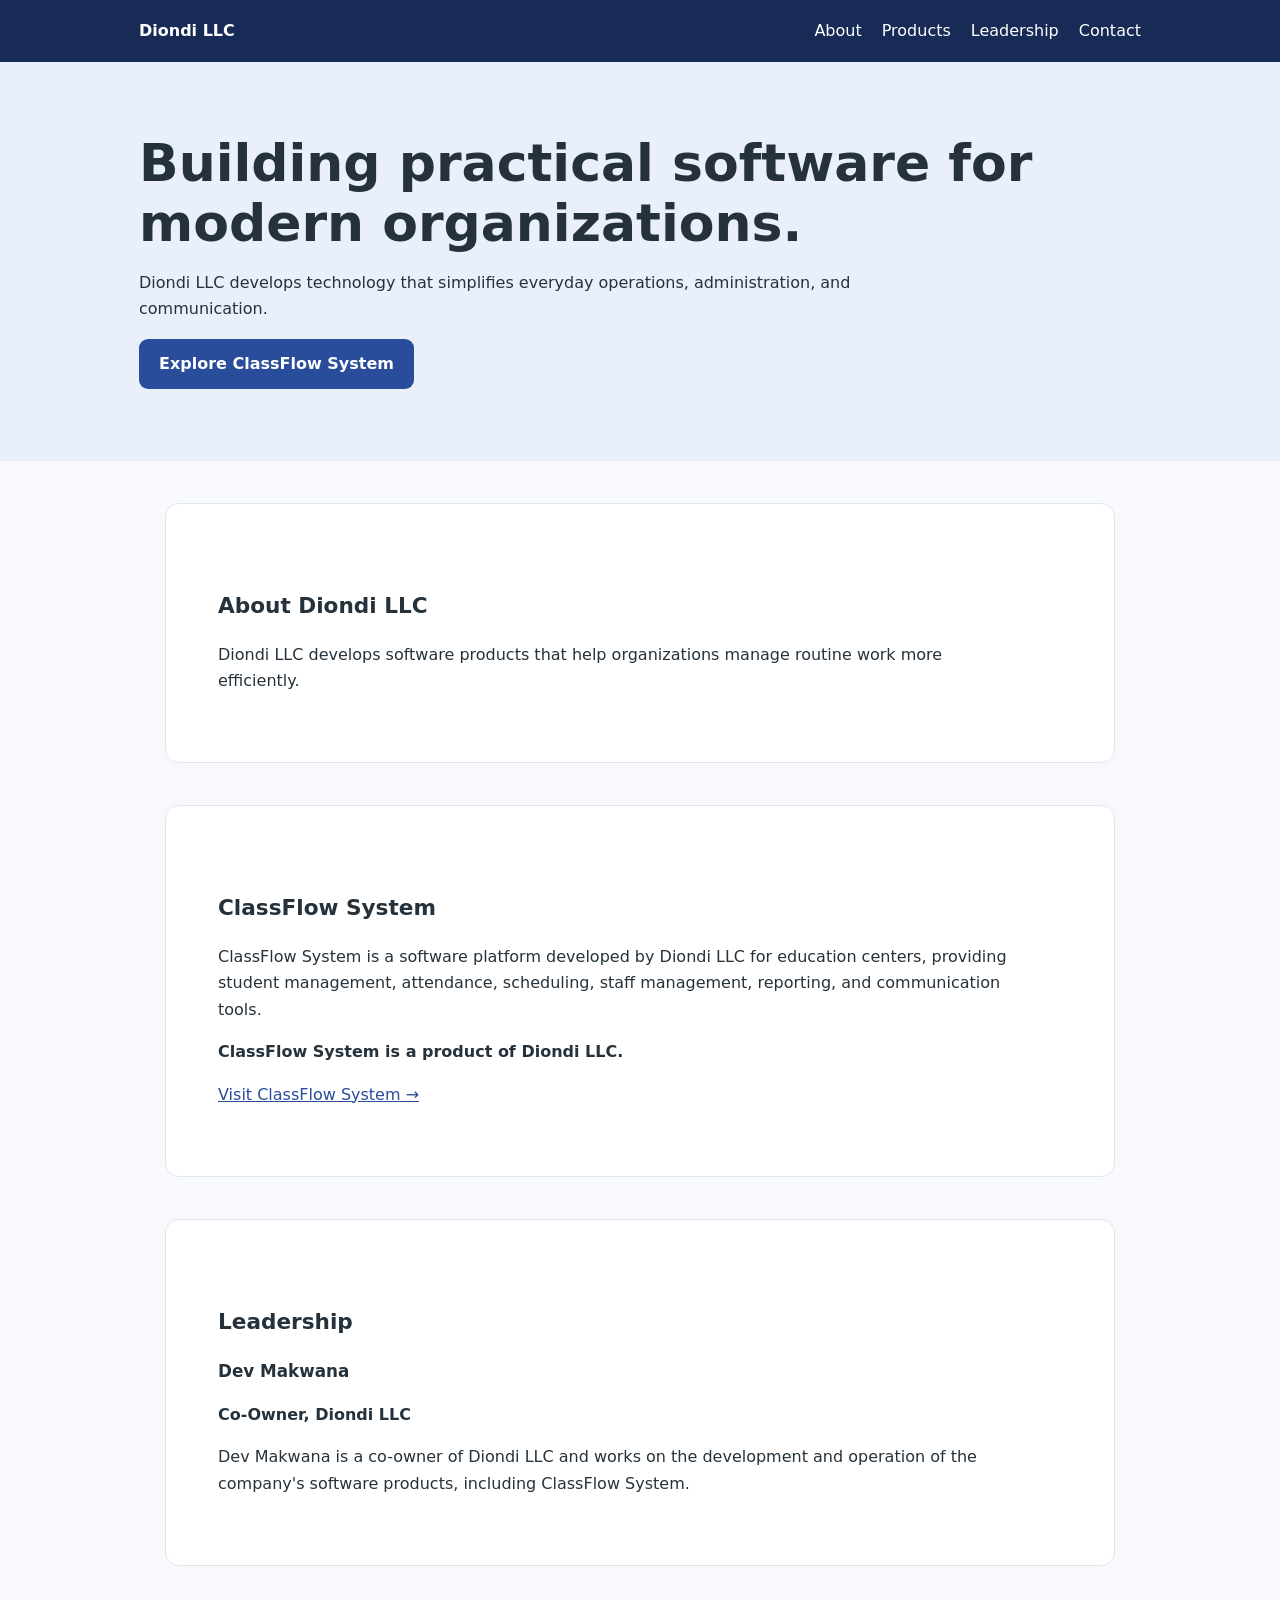
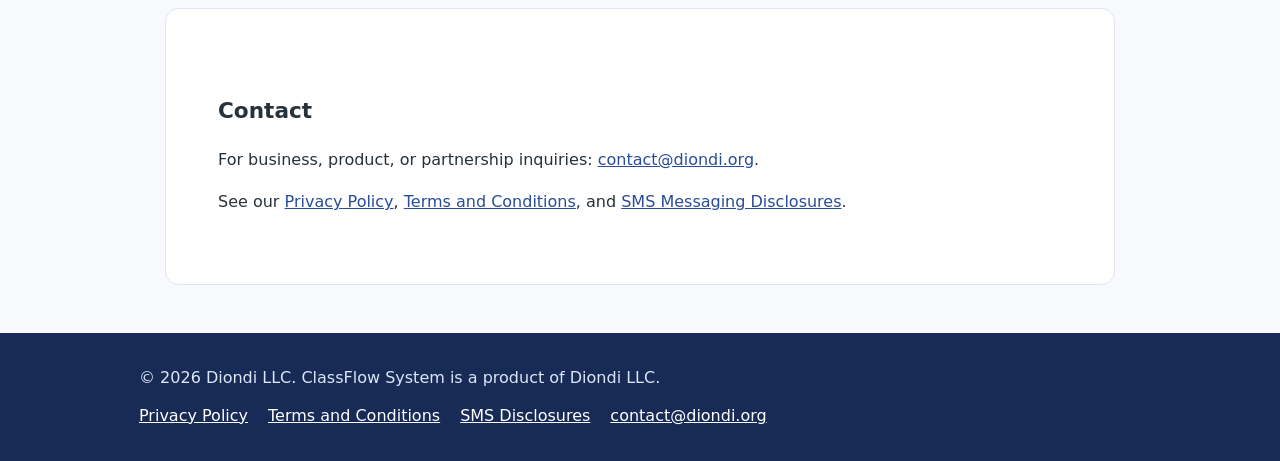
==== commit b3f8e8e3: "Revert "updated" This reverts commit fa56139e1e45358cbcecc2533fa5541f00ebecfd." ====
--- a/index.html
+++ b/index.html
@@ -1 +1 @@
-<!doctype html><html lang="en"><head><meta charset="utf-8"><meta name="viewport" content="width=device-width,initial-scale=1"><title>Diondi LLC | Software &amp; Technology</title><meta name="description" content="Diondi LLC develops practical software products including ClassFlow System."><link rel="icon" href="/favicon.svg" type="image/svg+xml"><link rel="stylesheet" href="/styles.css"></head><body><header><div class="wrap"><nav><a class="brand" href="/index.html"><span class="brand-mark">D</span><span>Diondi LLC</span></a><div class="links"><a href="/index.html#about">About</a><a href="/index.html#products">Products</a><a href="/index.html#leadership">Leadership</a><a href="/index.html#contact">Contact</a></div></nav></div></header><section class="hero"><div class="wrap hero-grid"><div class="hero-copy"><p class="eyebrow">Software &amp; Technology</p><h1>Building practical software for modern organizations.</h1><p>Diondi LLC is a software company focused on developing technology that simplifies everyday operations, administration, and communication.</p><div class="actions"><a class="button primary" href="#products">Our products</a><a class="button secondary" href="#contact">Contact us</a></div></div><div class="hero-card"><span class="big-d">D</span><strong>Diondi LLC</strong><p>Practical software designed to make complex day-to-day work easier to manage.</p></div></div></section><main><section class="section" id="about"><div class="wrap narrow"><p class="eyebrow">About</p><h2>Technology built around real operational needs.</h2><p>Diondi LLC develops software products intended to help organizations manage routine work more efficiently. We focus on straightforward, useful technology that brings important workflows and information together in one place.</p></div></section><section class="section alt" id="products"><div class="wrap"><div class="section-heading"><div><p class="eyebrow">Products</p><h2>ClassFlow System</h2></div><span class="pill">A Diondi LLC product</span></div><div class="product-card"><div class="product-icon">CF</div><div><h3>Management tools for education centers.</h3><p>ClassFlow System is a software platform developed by Diondi LLC for education centers. It brings student management, attendance, scheduling, staff management, reporting, and communication tools together in one system.</p><p><strong>ClassFlow System is a product of Diondi LLC.</strong></p><a href="https://classflowsystem.com/">Visit ClassFlow System →</a></div></div></div></section><section class="section" id="leadership"><div class="wrap"><p class="eyebrow">Leadership</p><h2>Company leadership</h2><div class="leader-card"><div class="avatar">DM</div><div><h3>Dev Makwana</h3><p class="leader-title">Co-Owner, Diondi LLC</p><p>Dev Makwana is a co-owner of Diondi LLC and works on the development and operation of the company's software products, including ClassFlow System.</p></div></div></div></section><section class="section" id="contact"><div class="wrap"><div class="contact-panel"><div><p class="eyebrow" style="color:#cdd6ff">Contact</p><h2>Get in touch with Diondi LLC.</h2><p>For business, product, or partnership inquiries, contact us by email.</p></div><a class="button" href="mailto:contact@diondi.org">contact@diondi.org</a></div></div></section></main><footer><div class="wrap footer-inner"><p>© 2026 Diondi LLC. ClassFlow System is a product of Diondi LLC.</p><div class="footlinks"><a href="/privacy.html">Privacy Policy</a><a href="/terms.html">Terms and Conditions</a><a href="/sms.html">SMS Disclosures</a><a href="mailto:contact@diondi.org">Contact</a></div></div></footer></body></html>+<!doctype html><html lang="en"><head><meta charset="utf-8"><meta name="viewport" content="width=device-width,initial-scale=1"><title>Diondi LLC | Software & Technology</title><meta name="description" content="Diondi LLC develops ClassFlow System, a software platform for education centers."><link rel="icon" href="/favicon.svg" type="image/svg+xml"><link rel="stylesheet" href="/styles.css"></head><body><header><div class="wrap"><nav><a href="/index.html"><strong>Diondi LLC</strong></a><div class="links"><a href="/index.html#about">About</a><a href="/index.html#products">Products</a><a href="/index.html#leadership">Leadership</a><a href="/index.html#contact">Contact</a></div></nav></div></header><section class="hero"><div class="wrap"><h1>Building practical software for modern organizations.</h1><p>Diondi LLC develops technology that simplifies everyday operations, administration, and communication.</p><a class="button" href="#products">Explore ClassFlow System</a></div></section><main class="wrap"><section class="content" id="about"><h2>About Diondi LLC</h2><p>Diondi LLC develops software products that help organizations manage routine work more efficiently.</p></section><section class="content" id="products"><h2>ClassFlow System</h2><p>ClassFlow System is a software platform developed by Diondi LLC for education centers, providing student management, attendance, scheduling, staff management, reporting, and communication tools.</p><p><strong>ClassFlow System is a product of Diondi LLC.</strong></p><p><a href="https://classflowsystem.com/">Visit ClassFlow System →</a></p></section><section class="content" id="leadership"><h2>Leadership</h2><h3>Dev Makwana</h3><p><strong>Co-Owner, Diondi LLC</strong></p><p>Dev Makwana is a co-owner of Diondi LLC and works on the development and operation of the company's software products, including ClassFlow System.</p></section><section class="content" id="contact"><h2>Contact</h2><p>For business, product, or partnership inquiries: <a href="mailto:contact@diondi.org">contact@diondi.org</a>.</p><p>See our <a href="/privacy.html">Privacy Policy</a>, <a href="/terms.html">Terms and Conditions</a>, and <a href="/sms.html">SMS Messaging Disclosures</a>.</p></section></main><footer><div class="wrap">© 2026 Diondi LLC. ClassFlow System is a product of Diondi LLC.<div class="footlinks"><a href="/privacy.html">Privacy Policy</a><a href="/terms.html">Terms and Conditions</a><a href="/sms.html">SMS Disclosures</a><a href="mailto:contact@diondi.org">contact@diondi.org</a></div></div></footer></body></html>
--- a/styles.css
+++ b/styles.css
@@ -1 +1 @@
-*{box-sizing:border-box}html{scroll-behavior:smooth;scroll-padding-top:85px}body{margin:0;font-family:Inter,ui-sans-serif,system-ui,-apple-system,"Segoe UI",sans-serif;color:#152033;background:#f7f8fc;line-height:1.65}a{color:#283d8f}.wrap{width:min(calc(100% - 40px),1120px);margin:0 auto}header{position:sticky;top:0;z-index:5;background:rgba(255,255,255,.96);border-bottom:1px solid #dfe4ee;backdrop-filter:blur(12px)}nav{min-height:72px;display:flex;justify-content:space-between;align-items:center;gap:20px}header a{text-decoration:none;color:#152033}.brand{display:flex;align-items:center;gap:11px;font-weight:800;letter-spacing:-.02em}.brand-mark{display:grid;place-items:center;width:38px;height:38px;background:#283d8f;color:#fff;border-radius:11px;font-size:20px}.links{display:flex;gap:26px;flex-wrap:wrap}.links a{font-weight:650;font-size:.95rem;color:#5f6b7a}.links a:hover{color:#283d8f}.hero{padding:100px 0 92px;background:radial-gradient(circle at 85% 20%,rgba(40,61,143,.14),transparent 28%),linear-gradient(#fff,#f7f8fc)}.hero-grid{display:grid;grid-template-columns:minmax(0,1.35fr) minmax(280px,.65fr);align-items:center;gap:70px}.eyebrow{color:#283d8f;font-size:.82rem;font-weight:800;letter-spacing:.14em;text-transform:uppercase;margin:0 0 14px}.hero h1{font-size:clamp(2.8rem,6vw,5rem);line-height:1.04;letter-spacing:-.055em;margin:0}.hero-copy>p:not(.eyebrow){font-size:1.16rem;color:#5f6b7a;max-width:690px;margin:25px 0}.actions{display:flex;gap:12px;flex-wrap:wrap;margin-top:32px}.button{display:inline-flex;align-items:center;justify-content:center;min-height:48px;padding:0 20px;border-radius:12px;font-weight:750;text-decoration:none}.primary{background:#283d8f;color:white;box-shadow:0 10px 25px #283d8f33}.secondary{background:white;border:1px solid #dfe4ee}.hero-card{position:relative;overflow:hidden;min-height:330px;border-radius:30px;background:#283d8f;color:#fff;padding:38px;display:flex;flex-direction:column;justify-content:flex-end;box-shadow:0 18px 50px #18274b1a}.hero-card:before{content:'';position:absolute;right:-90px;top:-100px;width:260px;height:260px;border-radius:50%;background:#ffffff14}.hero-card .big-d{position:absolute;top:20px;left:36px;font-size:80px;font-weight:900;color:#ffffff28}.hero-card strong{font-size:1.25rem}.hero-card p{color:#ffffffc7;margin:8px 0 0}.section{padding:88px 0}.section.alt{background:#f0f3fa}.section h2{font-size:clamp(2rem,4vw,3.1rem);line-height:1.1;letter-spacing:-.035em;margin:0 0 20px}.section p{color:#5f6b7a;max-width:780px}.narrow{max-width:850px}.section-heading{display:flex;align-items:end;justify-content:space-between;gap:24px;margin-bottom:34px}.pill{border:1px solid #dfe4ee;border-radius:30px;background:white;padding:8px 12px;color:#283d8f;font-size:.86rem;font-weight:750}.product-card,.leader-card{background:white;border:1px solid #dfe4ee;border-radius:22px;box-shadow:0 12px 35px #18274b0f;padding:36px}.product-card{display:grid;grid-template-columns:110px 1fr;gap:30px}.product-icon{display:grid;place-items:center;width:90px;height:90px;border-radius:22px;background:#283d8f;color:#fff;font-weight:900;font-size:1.6rem}.product-card h3,.leader-card h3{margin:0;font-size:1.4rem}.leader-card{max-width:780px;display:grid;grid-template-columns:84px 1fr;gap:24px}.avatar{display:grid;place-items:center;width:72px;height:72px;border-radius:50%;background:#f0f3fa;color:#283d8f;font-weight:900}.leader-title{font-weight:800;color:#283d8f!important;margin:0}.contact-panel{background:#283d8f;border-radius:28px;padding:48px;color:white;display:flex;align-items:center;justify-content:space-between;gap:24px}.contact-panel h2{color:white}.contact-panel p{color:#ffffffc7}.contact-panel .button{background:white;white-space:nowrap}.content{max-width:950px;margin:52px auto 88px;background:white;border:1px solid #dfe4ee;border-radius:22px;padding:clamp(26px,5vw,60px);box-shadow:0 12px 35px #18274b0b}.content h1{font-size:clamp(2.2rem,5vw,3.5rem);line-height:1.12;letter-spacing:-.04em;margin:0 0 12px}.content h2{font-size:1.45rem;margin:36px 0 12px;line-height:1.25;color:#152033}.content h3{font-size:1.1rem;margin:24px 0 10px}.content p,.content li{color:#475569}.content li{margin:8px 0}.content .muted{color:#64748b;margin:0 0 30px}.content strong{color:#152033}.content a{font-weight:650}.policy-intro{background:linear-gradient(130deg,#eef2fc,#f8faff);border:1px solid #dfe4ee;border-radius:16px;padding:22px 25px;margin:26px 0}.policy-intro p{margin:0}.policy-links{display:flex;flex-wrap:wrap;gap:12px;margin-top:30px}.policy-links a{display:inline-block;padding:10px 15px;border:1px solid #dfe4ee;border-radius:10px;text-decoration:none}.notice{background:#f0f3fa;border-left:4px solid #283d8f;padding:16px 20px;border-radius:0 12px 12px 0}footer{background:#101827;color:#aeb8c8;padding:30px 0}.footer-inner{display:flex;justify-content:space-between;align-items:center;flex-wrap:wrap;gap:16px;font-size:.9rem}.footer-inner p{margin:0}.footlinks{display:flex;gap:18px;flex-wrap:wrap}.footlinks a{color:#d8e0ef;text-decoration:none}.footlinks a:hover{text-decoration:underline}@media(max-width:800px){.links{gap:12px}.hero{padding:70px 0}.hero-grid{grid-template-columns:1fr;gap:36px}.hero-card{min-height:260px}.section{padding:70px 0}.product-card,.leader-card{grid-template-columns:1fr}.contact-panel{align-items:flex-start;flex-direction:column}.section-heading{align-items:flex-start;flex-direction:column}}@media(max-width:520px){.wrap{width:min(calc(100% - 28px),1120px)}nav{align-items:flex-start;flex-direction:column;padding:12px 0}.links{gap:15px}.hero h1{font-size:2.6rem}.product-card,.leader-card,.contact-panel{padding:26px}.content{margin:24px auto 55px}.footer-inner{align-items:flex-start;flex-direction:column}}+*{box-sizing:border-box}body{margin:0;font-family:system-ui,-apple-system,Segoe UI,sans-serif;color:#26323b;background:#f7f9fc;line-height:1.65}a{color:#294c9b}.wrap{max-width:1050px;margin:auto;padding:0 24px}header{background:#172b56;color:white;padding:18px 0}header a{color:white;text-decoration:none}nav{display:flex;justify-content:space-between;gap:16px;flex-wrap:wrap}nav .links{display:flex;gap:20px;flex-wrap:wrap}.hero{padding:72px 0;background:#eaf0fa}.hero h1{font-size:clamp(32px,5vw,52px);line-height:1.15;margin:0 0 15px}.hero p{max-width:730px}.content{background:white;border:1px solid #dfe6ee;border-radius:14px;margin:42px auto;padding:clamp(24px,5vw,52px);max-width:950px}h1{line-height:1.2}h2{font-size:1.35rem;margin-top:32px}h3{font-size:1.05rem}p,li{max-width:78ch}li{margin:8px 0}.muted{color:#64748b}.button{display:inline-block;background:#294c9b;color:white;padding:12px 20px;border-radius:9px;text-decoration:none;font-weight:650}footer{background:#172b56;color:#dbe6f7;padding:32px 0;margin-top:48px}footer a{color:white}.footlinks{display:flex;gap:20px;flex-wrap:wrap;margin-top:12px}.notice{border-left:4px solid #294c9b;background:#eef3fd;padding:14px 18px;margin:20px 0}
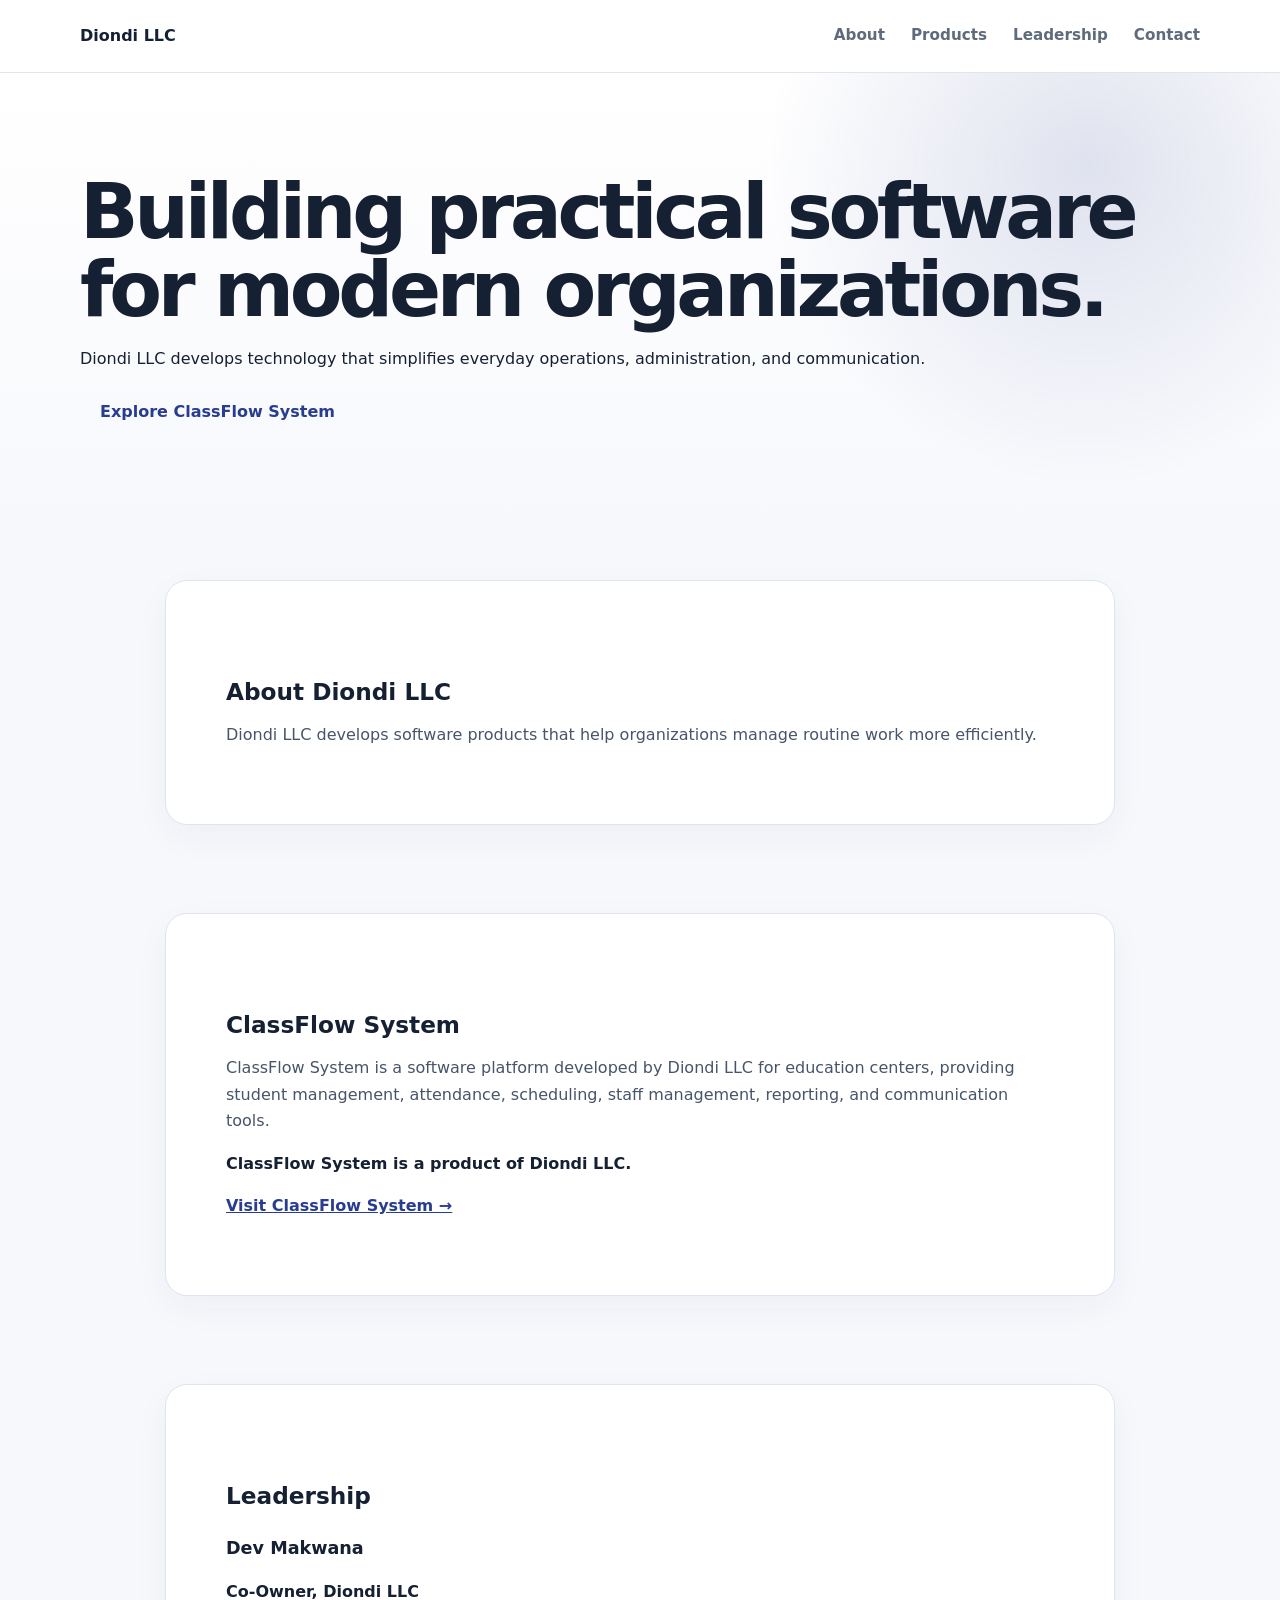
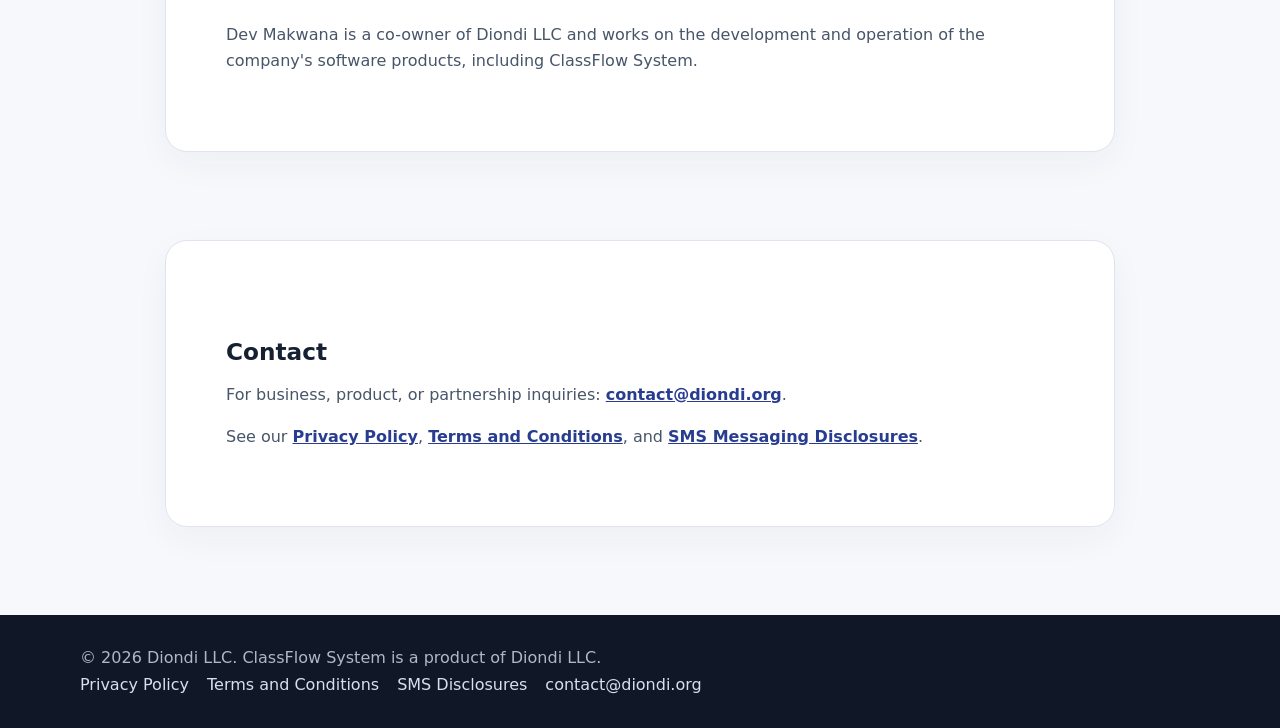
==== commit 56b3a4b3: "added diondi.org/classflowsystem redirect" ====
--- a/index.html
+++ b/index.html
@@ -1 +1,93 @@
-<!doctype html><html lang="en"><head><meta charset="utf-8"><meta name="viewport" content="width=device-width,initial-scale=1"><title>Diondi LLC | Software & Technology</title><meta name="description" content="Diondi LLC develops ClassFlow System, a software platform for education centers."><link rel="icon" href="/favicon.svg" type="image/svg+xml"><link rel="stylesheet" href="/styles.css"></head><body><header><div class="wrap"><nav><a href="/index.html"><strong>Diondi LLC</strong></a><div class="links"><a href="/index.html#about">About</a><a href="/index.html#products">Products</a><a href="/index.html#leadership">Leadership</a><a href="/index.html#contact">Contact</a></div></nav></div></header><section class="hero"><div class="wrap"><h1>Building practical software for modern organizations.</h1><p>Diondi LLC develops technology that simplifies everyday operations, administration, and communication.</p><a class="button" href="#products">Explore ClassFlow System</a></div></section><main class="wrap"><section class="content" id="about"><h2>About Diondi LLC</h2><p>Diondi LLC develops software products that help organizations manage routine work more efficiently.</p></section><section class="content" id="products"><h2>ClassFlow System</h2><p>ClassFlow System is a software platform developed by Diondi LLC for education centers, providing student management, attendance, scheduling, staff management, reporting, and communication tools.</p><p><strong>ClassFlow System is a product of Diondi LLC.</strong></p><p><a href="https://classflowsystem.com/">Visit ClassFlow System →</a></p></section><section class="content" id="leadership"><h2>Leadership</h2><h3>Dev Makwana</h3><p><strong>Co-Owner, Diondi LLC</strong></p><p>Dev Makwana is a co-owner of Diondi LLC and works on the development and operation of the company's software products, including ClassFlow System.</p></section><section class="content" id="contact"><h2>Contact</h2><p>For business, product, or partnership inquiries: <a href="mailto:contact@diondi.org">contact@diondi.org</a>.</p><p>See our <a href="/privacy.html">Privacy Policy</a>, <a href="/terms.html">Terms and Conditions</a>, and <a href="/sms.html">SMS Messaging Disclosures</a>.</p></section></main><footer><div class="wrap">© 2026 Diondi LLC. ClassFlow System is a product of Diondi LLC.<div class="footlinks"><a href="/privacy.html">Privacy Policy</a><a href="/terms.html">Terms and Conditions</a><a href="/sms.html">SMS Disclosures</a><a href="mailto:contact@diondi.org">contact@diondi.org</a></div></div></footer></body></html>+<!doctype html>
+<html lang="en">
+  <head>
+    <meta charset="utf-8" />
+    <meta name="viewport" content="width=device-width,initial-scale=1" />
+    <title>Diondi LLC | Software & Technology</title>
+    <meta
+      name="description"
+      content="Diondi LLC develops ClassFlow System, a software platform for education centers."
+    />
+    <link rel="icon" href="/favicon.svg" type="image/svg+xml" />
+    <link rel="stylesheet" href="/styles.css" />
+  </head>
+  <body>
+    <header>
+      <div class="wrap">
+        <nav>
+          <a href="/index.html"><strong>Diondi LLC</strong></a>
+          <div class="links">
+            <a href="/index.html#about">About</a
+            ><a href="/index.html#products">Products</a
+            ><a href="/index.html#leadership">Leadership</a
+            ><a href="/index.html#contact">Contact</a>
+          </div>
+        </nav>
+      </div>
+    </header>
+    <section class="hero">
+      <div class="wrap">
+        <h1>Building practical software for modern organizations.</h1>
+        <p>
+          Diondi LLC develops technology that simplifies everyday operations,
+          administration, and communication.
+        </p>
+        <a class="button" href="#products">Explore ClassFlow System</a>
+      </div>
+    </section>
+    <main class="wrap">
+      <section class="content" id="about">
+        <h2>About Diondi LLC</h2>
+        <p>
+          Diondi LLC develops software products that help organizations manage
+          routine work more efficiently.
+        </p>
+      </section>
+      <section class="content" id="products">
+        <h2>ClassFlow System</h2>
+        <p>
+          ClassFlow System is a software platform developed by Diondi LLC for
+          education centers, providing student management, attendance,
+          scheduling, staff management, reporting, and communication tools.
+        </p>
+        <p><strong>ClassFlow System is a product of Diondi LLC.</strong></p>
+        <p>
+          <a href="https://diondi.org/classflowsystem">Visit ClassFlow System →</a>
+        </p>
+      </section>
+      <section class="content" id="leadership">
+        <h2>Leadership</h2>
+        <h3>Dev Makwana</h3>
+        <p><strong>Co-Owner, Diondi LLC</strong></p>
+        <p>
+          Dev Makwana is a co-owner of Diondi LLC and works on the development
+          and operation of the company's software products, including ClassFlow
+          System.
+        </p>
+      </section>
+      <section class="content" id="contact">
+        <h2>Contact</h2>
+        <p>
+          For business, product, or partnership inquiries:
+          <a href="mailto:contact@diondi.org">contact@diondi.org</a>.
+        </p>
+        <p>
+          See our <a href="/privacy.html">Privacy Policy</a>,
+          <a href="/terms.html">Terms and Conditions</a>, and
+          <a href="/sms.html">SMS Messaging Disclosures</a>.
+        </p>
+      </section>
+    </main>
+    <footer>
+      <div class="wrap">
+        © 2026 Diondi LLC. ClassFlow System is a product of Diondi LLC.
+        <div class="footlinks">
+          <a href="/privacy.html">Privacy Policy</a
+          ><a href="/terms.html">Terms and Conditions</a
+          ><a href="/sms.html">SMS Disclosures</a
+          ><a href="mailto:contact@diondi.org">contact@diondi.org</a>
+        </div>
+      </div>
+    </footer>
+  </body>
+</html>
--- a/styles.css
+++ b/styles.css
@@ -1 +1,34 @@
-*{box-sizing:border-box}body{margin:0;font-family:system-ui,-apple-system,Segoe UI,sans-serif;color:#26323b;background:#f7f9fc;line-height:1.65}a{color:#294c9b}.wrap{max-width:1050px;margin:auto;padding:0 24px}header{background:#172b56;color:white;padding:18px 0}header a{color:white;text-decoration:none}nav{display:flex;justify-content:space-between;gap:16px;flex-wrap:wrap}nav .links{display:flex;gap:20px;flex-wrap:wrap}.hero{padding:72px 0;background:#eaf0fa}.hero h1{font-size:clamp(32px,5vw,52px);line-height:1.15;margin:0 0 15px}.hero p{max-width:730px}.content{background:white;border:1px solid #dfe6ee;border-radius:14px;margin:42px auto;padding:clamp(24px,5vw,52px);max-width:950px}h1{line-height:1.2}h2{font-size:1.35rem;margin-top:32px}h3{font-size:1.05rem}p,li{max-width:78ch}li{margin:8px 0}.muted{color:#64748b}.button{display:inline-block;background:#294c9b;color:white;padding:12px 20px;border-radius:9px;text-decoration:none;font-weight:650}footer{background:#172b56;color:#dbe6f7;padding:32px 0;margin-top:48px}footer a{color:white}.footlinks{display:flex;gap:20px;flex-wrap:wrap;margin-top:12px}.notice{border-left:4px solid #294c9b;background:#eef3fd;padding:14px 18px;margin:20px 0}+*{box-sizing:border-box}html{scroll-behavior:smooth;scroll-padding-top:85px}body{margin:0;font-family:Inter,ui-sans-serif,system-ui,-apple-system,"Segoe UI",sans-serif;color:#152033;background:#f7f8fc;line-height:1.65}a{color:#283d8f}.wrap{width:min(calc(100% - 40px),1120px);margin:0 auto}header{position:sticky;top:0;z-index:5;background:rgba(255,255,255,.96);border-bottom:1px solid #dfe4ee;backdrop-filter:blur(12px)}nav{min-height:72px;display:flex;justify-content:space-between;align-items:center;gap:20px}header a{text-decoration:none;color:#152033}.brand{display:flex;align-items:center;gap:11px;font-weight:800;letter-spacing:-.02em}.brand-mark{display:grid;place-items:center;width:38px;height:38px;background:#283d8f;color:#fff;border-radius:11px;font-size:20px}.links{display:flex;gap:26px;flex-wrap:wrap}.links a{font-weight:650;font-size:.95rem;color:#5f6b7a}.links a:hover{color:#283d8f}.hero{padding:100px 0 92px;background:radial-gradient(circle at 85% 20%,rgba(40,61,143,.14),transparent 28%),linear-gradient(#fff,#f7f8fc)}.hero-grid{display:grid;grid-template-columns:minmax(0,1.35fr) minmax(280px,.65fr);align-items:center;gap:70px}.eyebrow{color:#283d8f;font-size:.82rem;font-weight:800;letter-spacing:.14em;text-transform:uppercase;margin:0 0 14px}.hero h1{font-size:clamp(2.8rem,6vw,5rem);line-height:1.04;letter-spacing:-.055em;margin:0}.hero-copy>p:not(.eyebrow){font-size:1.16rem;color:#5f6b7a;max-width:690px;margin:25px 0}.actions{display:flex;gap:12px;flex-wrap:wrap;margin-top:32px}.button{display:inline-flex;align-items:center;justify-content:center;min-height:48px;padding:0 20px;border-radius:12px;font-weight:750;text-decoration:none}.primary{background:#283d8f;color:white;box-shadow:0 10px 25px #283d8f33}.secondary{background:white;border:1px solid #dfe4ee}.hero-card{position:relative;overflow:hidden;min-height:330px;border-radius:30px;background:#283d8f;color:#fff;padding:38px;display:flex;flex-direction:column;justify-content:flex-end;box-shadow:0 18px 50px #18274b1a}.hero-card:before{content:'';position:absolute;right:-90px;top:-100px;width:260px;height:260px;border-radius:50%;background:#ffffff14}.hero-card .big-d{position:absolute;top:20px;left:36px;font-size:80px;font-weight:900;color:#ffffff28}.hero-card strong{font-size:1.25rem}.hero-card p{color:#ffffffc7;margin:8px 0 0}.section{padding:88px 0}.section.alt{background:#f0f3fa}.section h2{font-size:clamp(2rem,4vw,3.1rem);line-height:1.1;letter-spacing:-.035em;margin:0 0 20px}.section p{color:#5f6b7a;max-width:780px}.narrow{max-width:850px}.section-heading{display:flex;align-items:end;justify-content:space-between;gap:24px;margin-bottom:34px}.pill{border:1px solid #dfe4ee;border-radius:30px;background:white;padding:8px 12px;color:#283d8f;font-size:.86rem;font-weight:750}.product-card,.leader-card{background:white;border:1px solid #dfe4ee;border-radius:22px;box-shadow:0 12px 35px #18274b0f;padding:36px}.product-card{display:grid;grid-template-columns:110px 1fr;gap:30px}.product-icon{display:grid;place-items:center;width:90px;height:90px;border-radius:22px;background:#283d8f;color:#fff;font-weight:900;font-size:1.6rem}.product-card h3,.leader-card h3{margin:0;font-size:1.4rem}.leader-card{max-width:780px;display:grid;grid-template-columns:84px 1fr;gap:24px}.avatar{display:grid;place-items:center;width:72px;height:72px;border-radius:50%;background:#f0f3fa;color:#283d8f;font-weight:900}.leader-title{font-weight:800;color:#283d8f!important;margin:0}.contact-panel{background:#283d8f;border-radius:28px;padding:48px;color:white;display:flex;align-items:center;justify-content:space-between;gap:24px}.contact-panel h2{color:white}.contact-panel p{color:#ffffffc7}.contact-panel .button{background:white;white-space:nowrap}.content{max-width:950px;margin:52px auto 88px;background:white;border:1px solid #dfe4ee;border-radius:22px;padding:clamp(26px,5vw,60px);box-shadow:0 12px 35px #18274b0b}.content h1{font-size:clamp(2.2rem,5vw,3.5rem);line-height:1.12;letter-spacing:-.04em;margin:0 0 12px}.content h2{font-size:1.45rem;margin:36px 0 12px;line-height:1.25;color:#152033}.content h3{font-size:1.1rem;margin:24px 0 10px}.content p,.content li{color:#475569}.content li{margin:8px 0}.content .muted{color:#64748b;margin:0 0 30px}.content strong{color:#152033}.content a{font-weight:650}.policy-intro{background:linear-gradient(130deg,#eef2fc,#f8faff);border:1px solid #dfe4ee;border-radius:16px;padding:22px 25px;margin:26px 0}.policy-intro p{margin:0}.policy-links{display:flex;flex-wrap:wrap;gap:12px;margin-top:30px}.policy-links a{display:inline-block;padding:10px 15px;border:1px solid #dfe4ee;border-radius:10px;text-decoration:none}.notice{background:#f0f3fa;border-left:4px solid #283d8f;padding:16px 20px;border-radius:0 12px 12px 0}footer{background:#101827;color:#aeb8c8;padding:30px 0}.footer-inner{display:flex;justify-content:space-between;align-items:center;flex-wrap:wrap;gap:16px;font-size:.9rem}.footer-inner p{margin:0}.footlinks{display:flex;gap:18px;flex-wrap:wrap}.footlinks a{color:#d8e0ef;text-decoration:none}.footlinks a:hover{text-decoration:underline}@media(max-width:800px){.links{gap:12px}.hero{padding:70px 0}.hero-grid{grid-template-columns:1fr;gap:36px}.hero-card{min-height:260px}.section{padding:70px 0}.product-card,.leader-card{grid-template-columns:1fr}.contact-panel{align-items:flex-start;flex-direction:column}.section-heading{align-items:flex-start;flex-direction:column}}@media(max-width:520px){.wrap{width:min(calc(100% - 28px),1120px)}nav{align-items:flex-start;flex-direction:column;padding:12px 0}.links{gap:15px}.hero h1{font-size:2.6rem}.product-card,.leader-card,.contact-panel{padding:26px}.content{margin:24px auto 55px}.footer-inner{align-items:flex-start;flex-direction:column}}
+
+/* Homepage restoration: match the original Diondi design */
+.hero { padding: 100px 0 92px; }
+.hero h1 { line-height: 1.02; }
+.hero-copy > p:not(.eyebrow) { font-size: 1.18rem; margin: 26px 0 0; }
+.hero .actions { margin-top: 34px; }
+.hero-card { min-height: 330px; }
+.section .eyebrow { color: #283d8f; max-width: none; margin: 0 0 12px; }
+.section h2 { margin: 0; }
+.section > .wrap > p:not(.eyebrow),
+.section .narrow > p:not(.eyebrow) { margin-top: 24px; font-size: 1.08rem; }
+.section-heading h2 { margin: 0; }
+.product-card { box-shadow: 0 18px 50px rgba(24,39,75,.10); }
+.product-card h3 { font-size: 1.5rem; margin-bottom: 12px; }
+.product-card p { color: #5f6b7a; }
+.product-card p strong { color: #152033; }
+.product-card a { display: inline-block; margin-top: 6px; font-weight: 800; text-decoration: none; }
+.product-card a:hover { text-decoration: underline; }
+.leader-card { margin-top: 34px; padding: 32px; }
+.leader-card h3 { font-size: 1.35rem; }
+.leader-card .leader-title { margin: 2px 0 12px; }
+.contact-panel { box-shadow: 0 18px 50px rgba(24,39,75,.10); }
+.contact-panel h2 { margin: 0; }
+.contact-panel .eyebrow { color: #cdd6ff; }
+.contact-panel .button { color: #283d8f; }
+.content { width: min(calc(100% - 40px),950px); }
+@media(max-width:800px) {
+  .hero { padding: 72px 0; }
+  .section { padding: 70px 0; }
+}
+@media(max-width:520px) {
+  .content { width: min(calc(100% - 28px),950px); }
+}
